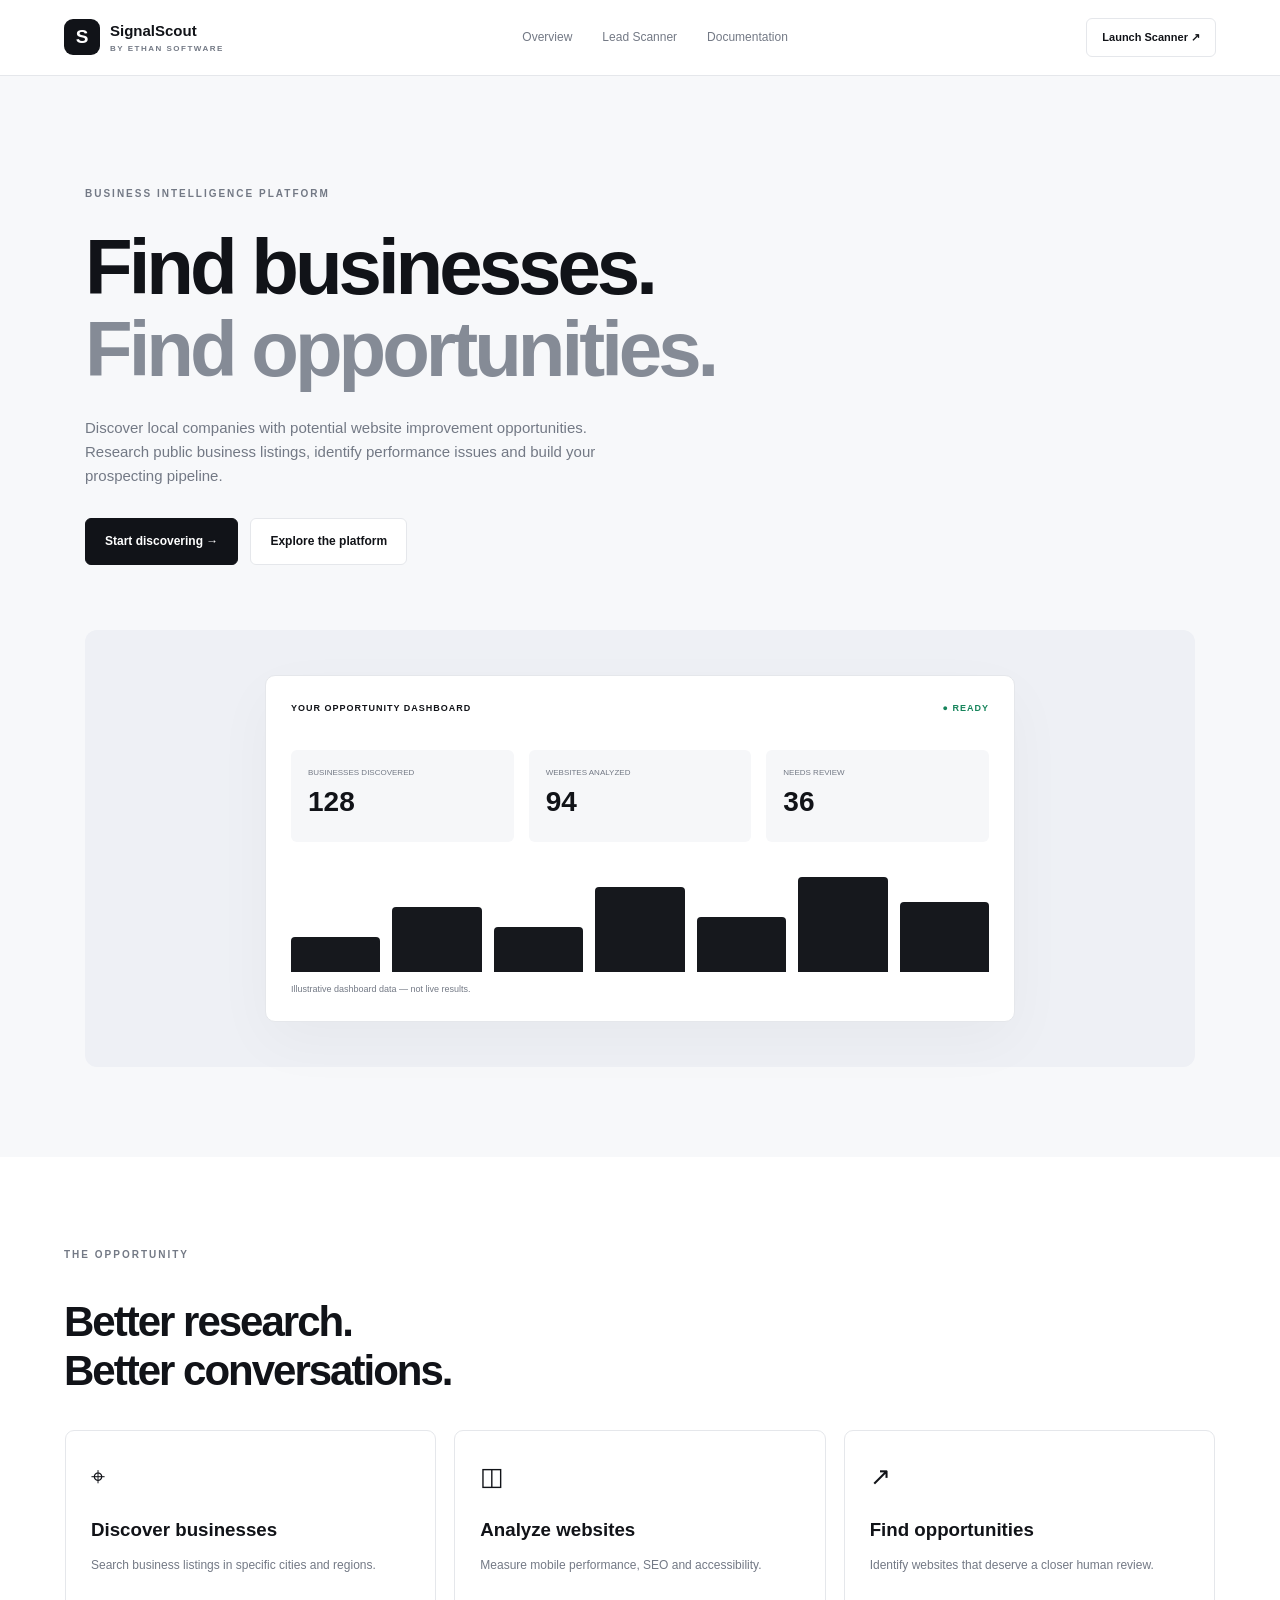
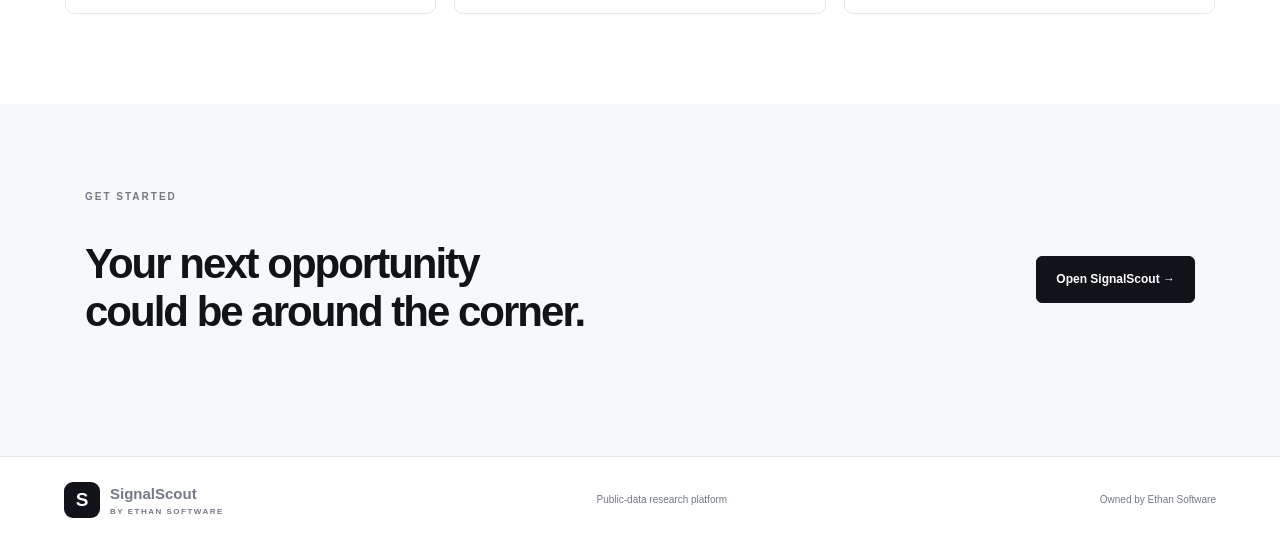
==== index.html @ e547ba05 "Add files via upload" ====
<!DOCTYPE html>
<html lang="en">
<head>
<meta charset="UTF-8">
<meta name="viewport" content="width=device-width, initial-scale=1">
<meta name="description" content="SignalScout discovers local business website opportunities using public data and website performance analysis.">
<meta name="theme-color" content="#ffffff">
<title>SignalScout — Find Your Next Business Opportunity</title>
<link rel="stylesheet" href="style.css">
</head>
<body>

<header class="navbar">
    <a class="logo" href="index.html">
        <span class="logo-icon">S</span>
        <span>SignalScout<small>BY ETHAN SOFTWARE</small></span>
    </a>
    <nav>
        <a href="index.html">Overview</a>
        <a href="scanner.html">Lead Scanner</a>
        <a href="guide.html">Documentation</a>
    </nav>
    <a class="nav-button" href="scanner.html">Launch Scanner ↗</a>
</header>

<main>
<section class="hero">
    <div class="eyebrow">BUSINESS INTELLIGENCE PLATFORM</div>

    <h1>Find businesses.<br>
    <span>Find opportunities.</span></h1>

    <p>
        Discover local companies with potential website improvement
        opportunities. Research public business listings, identify
        performance issues and build your prospecting pipeline.
    </p>

    <div class="hero-buttons">
        <a class="button black" href="scanner.html">Start discovering →</a>
        <a class="button white" href="guide.html">Explore the platform</a>
    </div>

    <div class="hero-visual">
        <div class="dashboard-preview">
            <div class="preview-header">
                <span>YOUR OPPORTUNITY DASHBOARD</span>
                <span class="online">● READY</span>
            </div>
            <div class="preview-grid">
                <div><small>BUSINESSES DISCOVERED</small><strong>128</strong></div>
                <div><small>WEBSITES ANALYZED</small><strong>94</strong></div>
                <div><small>NEEDS REVIEW</small><strong>36</strong></div>
            </div>
            <div class="preview-chart">
                <div style="height:35%"></div>
                <div style="height:65%"></div>
                <div style="height:45%"></div>
                <div style="height:85%"></div>
                <div style="height:55%"></div>
                <div style="height:95%"></div>
                <div style="height:70%"></div>
            </div>
            <div class="preview-footer">Illustrative dashboard data — not live results.</div>
        </div>
    </div>
</section>

<section class="section">
    <div class="section-label">THE OPPORTUNITY</div>
    <h2>Better research.<br>Better conversations.</h2>

    <div class="cards">
        <article class="card">
            <div class="card-icon">⌖</div>
            <h3>Discover businesses</h3>
            <p>Search business listings in specific cities and regions.</p>
        </article>
        <article class="card">
            <div class="card-icon">◫</div>
            <h3>Analyze websites</h3>
            <p>Measure mobile performance, SEO and accessibility.</p>
        </article>
        <article class="card">
            <div class="card-icon">↗</div>
            <h3>Find opportunities</h3>
            <p>Identify websites that deserve a closer human review.</p>
        </article>
    </div>
</section>

<section class="cta">
    <div>
        <div class="section-label">GET STARTED</div>
        <h2>Your next opportunity<br>could be around the corner.</h2>
    </div>
    <a href="scanner.html" class="button black">Open SignalScout →</a>
</section>
</main>

<footer>
    <a class="logo" href="index.html">
        <span class="logo-icon">S</span>
        <span>SignalScout<small>BY ETHAN SOFTWARE</small></span>
    </a>
    <span>Public-data research platform</span>
    <span>Owned by Ethan Software</span>
</footer>

</body>
</html>
---- style.css ----
:root {
    --background: #f7f8fa;
    --white: #ffffff;
    --black: #111318;
    --gray: #737985;
    --border: #e5e7eb;
    --blue: #2459e0;
}

* {
    box-sizing: border-box;
}

html {
    scroll-behavior: smooth;
}

body {
    margin: 0;
    background: var(--background);
    color: var(--black);
    font-family: Inter, Arial, sans-serif;
    line-height: 1.6;
}

a {
    text-decoration: none;
    color: inherit;
}

.navbar {
    height: 76px;
    padding: 0 5%;
    background: white;
    border-bottom: 1px solid var(--border);
    display: flex;
    justify-content: space-between;
    align-items: center;
    position: sticky;
    top: 0;
    z-index: 10;
}

.logo {
    display: flex;
    align-items: center;
    gap: 10px;
    font-weight: 800;
    font-size: 15px;
}

.logo small {
    display: block;
    color: var(--gray);
    font-size: 8px;
    letter-spacing: 1.5px;
}

.logo-icon {
    background: var(--black);
    color: white;
    height: 36px;
    width: 36px;
    border-radius: 9px;
    display: grid;
    place-items: center;
    font-size: 19px;
}

nav {
    display: flex;
    gap: 30px;
    font-size: 12px;
    color: var(--gray);
}

nav a:hover {
    color: var(--blue);
}

.nav-button {
    border: 1px solid var(--border);
    padding: 10px 15px;
    border-radius: 6px;
    font-size: 11px;
    font-weight: bold;
}

.hero {
    max-width: 1150px;
    margin: auto;
    padding: 110px 20px 90px;
}

.eyebrow, .section-label {
    font-size: 10px;
    font-weight: 800;
    letter-spacing: 2px;
    color: var(--gray);
}

.hero h1 {
    font-size: clamp(48px, 7vw, 78px);
    letter-spacing: -4px;
    line-height: 1.05;
    margin: 25px 0;
}

.hero h1 span, h1 span {
    color: #858b96;
}

.hero > p {
    color: var(--gray);
    max-width: 550px;
    font-size: 15px;
}

.hero-buttons {
    display: flex;
    gap: 12px;
    margin-top: 30px;
    flex-wrap: wrap;
}

.button {
    display: inline-flex;
    align-items: center;
    justify-content: center;
    padding: 13px 19px;
    border-radius: 6px;
    font-size: 12px;
    font-weight: 700;
    cursor: pointer;
    border: 1px solid var(--border);
}

.black {
    background: var(--black);
    color: white;
    border-color: var(--black);
}

.black:hover {
    background: var(--blue);
    border-color: var(--blue);
}

.white {
    background: white;
    color: var(--black);
}

.hero-visual {
    margin-top: 65px;
    background: #eef0f5;
    padding: 45px;
    border-radius: 12px;
}

.dashboard-preview {
    max-width: 750px;
    margin: auto;
    padding: 25px;
    border: 1px solid var(--border);
    background: white;
    border-radius: 10px;
    box-shadow: 0 20px 60px #00000009;
}

.preview-header {
    display: flex;
    justify-content: space-between;
    font-size: 9px;
    font-weight: bold;
    letter-spacing: 1px;
}

.online {
    color: #16845b;
}

.preview-grid {
    display: grid;
    grid-template-columns: repeat(3, 1fr);
    gap: 15px;
    margin-top: 35px;
}

.preview-grid div {
    padding: 17px;
    background: #f6f7f9;
    border-radius: 6px;
}

.preview-grid small {
    display: block;
    color: var(--gray);
    font-size: 8px;
}

.preview-grid strong {
    font-size: 28px;
}

.preview-chart {
    display: flex;
    align-items: end;
    gap: 12px;
    height: 100px;
    margin-top: 30px;
}

.preview-chart div {
    flex: 1;
    background: #16181d;
    border-radius: 4px 4px 0 0;
}

.preview-footer {
    margin-top: 10px;
    font-size: 9px;
    color: var(--gray);
}

.section {
    background: white;
    padding: 90px 5%;
}

.section > h2, .cta h2 {
    font-size: 42px;
    letter-spacing: -2px;
    line-height: 1.15;
}

.cards {
    display: grid;
    grid-template-columns: repeat(3, 1fr);
    gap: 18px;
    max-width: 1150px;
    margin: 35px auto 0;
}

.card, .panel {
    background: white;
    border: 1px solid var(--border);
    border-radius: 9px;
    padding: 25px;
}

.card-icon {
    font-size: 25px;
}

.card h3 {
    margin-bottom: 5px;
}

.card p, .muted {
    color: var(--gray);
    font-size: 12px;
}

.cta {
    max-width: 1150px;
    margin: auto;
    padding: 85px 20px;
    display: flex;
    justify-content: space-between;
    align-items: center;
    gap: 25px;
}

footer {
    padding: 25px 5%;
    background: white;
    border-top: 1px solid var(--border);
    display: flex;
    align-items: center;
    justify-content: space-between;
    gap: 15px;
    color: var(--gray);
    font-size: 10px;
}

.workspace {
    max-width: 1200px;
    margin: auto;
    padding: 65px 20px 90px;
    min-height: 80vh;
}

.workspace h1 {
    font-size: 55px;
    letter-spacing: -3px;
    margin: 12px 0;
}

.scanner-layout {
    display: grid;
    grid-template-columns: 330px 1fr;
    gap: 20px;
    margin-top: 35px;
}

.panel h3 {
    margin-top: 0;
}

.panel label {
    display: block;
    font-size: 11px;
    font-weight: bold;
    margin: 17px 0 7px;
}

input, select {
    width: 100%;
    height: 42px;
    padding: 0 10px;
    border: 1px solid var(--border);
    border-radius: 5px;
    background: white;
    font-size: 12px;
}

.full {
    width: 100%;
    margin-top: 25px;
}

.small {
    font-size: 10px;
}

.notice {
    padding: 12px;
    background: #f4f6fa;
    font-size: 10px;
    color: var(--gray);
    margin-top: 18px;
    border-radius: 5px;
}

.results-header {
    display: flex;
    justify-content: space-between;
    align-items: center;
}

.metrics {
    display: grid;
    grid-template-columns: repeat(3, 1fr);
    padding: 20px 0;
    border-bottom: 1px solid var(--border);
}

.metrics strong, .metrics small {
    display: block;
}

.metrics strong {
    font-size: 27px;
}

.metrics small {
    font-size: 10px;
    color: var(--gray);
}

.table-container {
    overflow-x: auto;
    margin: 15px 0;
}

table {
    width: 100%;
    min-width: 450px;
    border-collapse: collapse;
    text-align: left;
}

td, th {
    border-bottom: 1px solid var(--border);
    padding: 14px 9px;
    font-size: 10px;
}

th {
    color: var(--gray);
    font-size: 8px;
}

.docs-grid {
    display: grid;
    grid-template-columns: repeat(2, 1fr);
    gap: 17px;
    margin-top: 35px;
}

.docs-grid h2 {
    font-size: 20px;
}

.docs-grid p, .responsible li {
    color: var(--gray);
    font-size: 12px;
    line-height: 1.8;
}

.docs-grid a {
    font-size: 11px;
    color: var(--blue);
    font-weight: bold;
}

.responsible {
    margin-top: 20px;
}

@media(max-width: 750px) {
    .navbar {
        height: auto;
        padding: 15px 5%;
        flex-wrap: wrap;
        gap: 15px;
    }

    nav {
        order: 3;
        width: 100%;
        justify-content: space-between;
        gap: 8px;
        font-size: 10px;
    }

    .hero h1 {
        font-size: 53px;
    }

    .cards, .docs-grid, .scanner-layout {
        grid-template-columns: 1fr;
    }

    .hero-visual {
        padding: 15px;
    }

    .cta {
        flex-direction: column;
        align-items: flex-start;
    }

    footer {
        flex-direction: column;
        align-items: flex-start;
    }
}
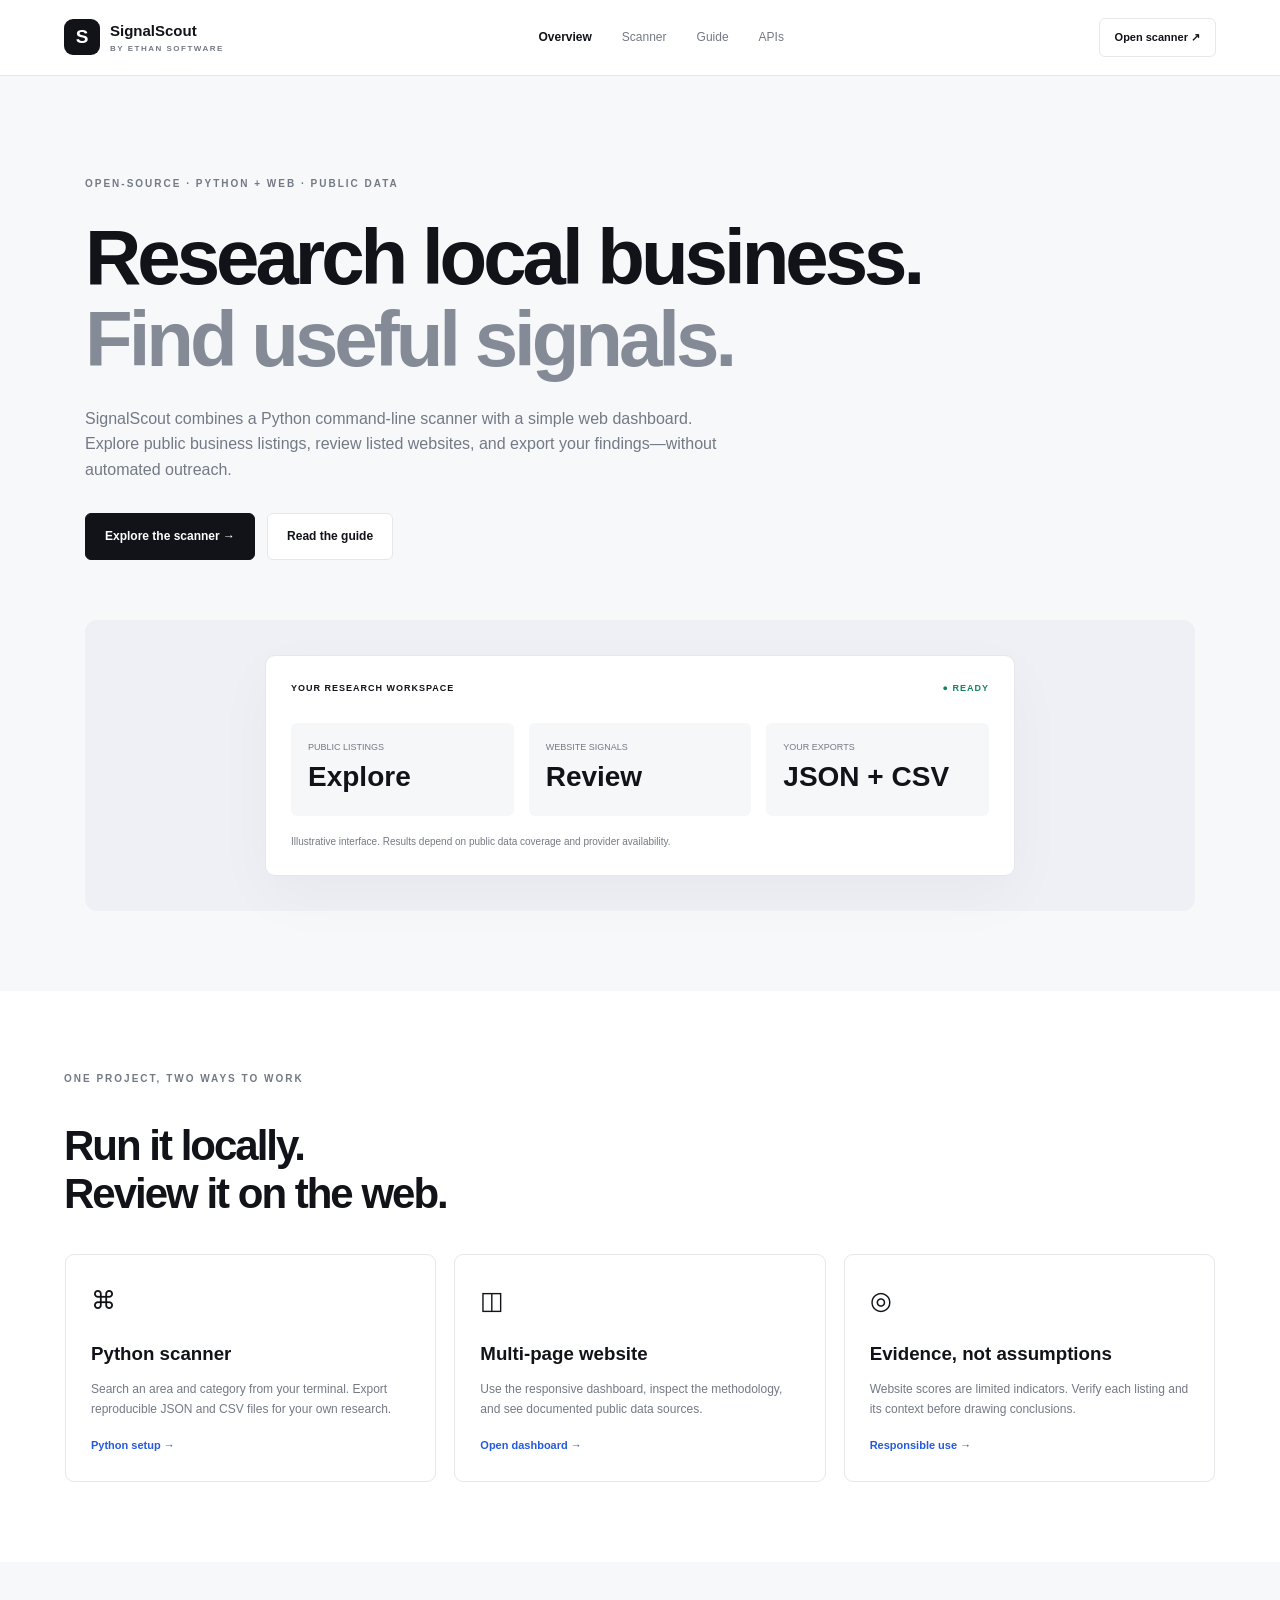
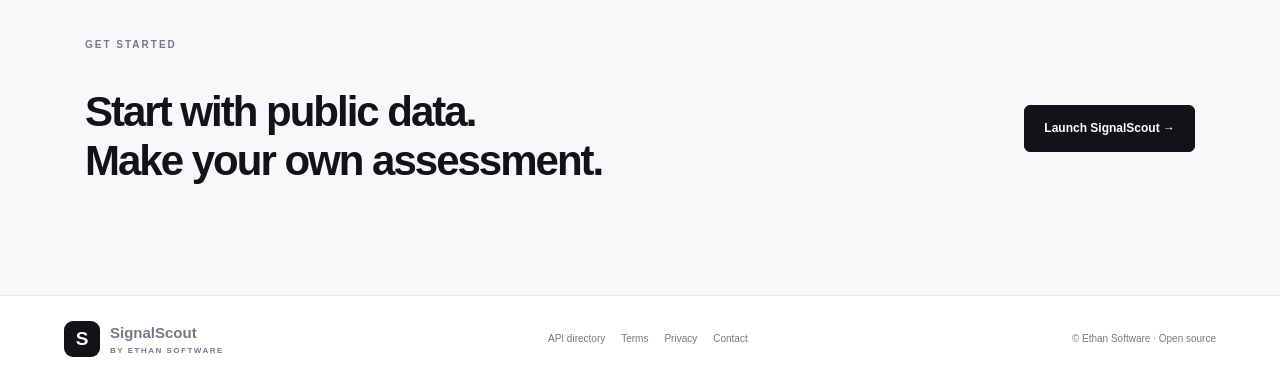
==== commit 6728fc11: "Expand SignalScout with Python/web docs, public API directory, SEO, legal pages, and crawler files" ====
--- a/index.html
+++ b/index.html
@@ -1,112 +1,33 @@
-
 <!DOCTYPE html>
 <html lang="en">
 <head>
-<meta charset="UTF-8">
-<meta name="viewport" content="width=device-width, initial-scale=1">
-<meta name="description" content="SignalScout discovers local business website opportunities using public data and website performance analysis.">
-<meta name="theme-color" content="#ffffff">
-<title>SignalScout — Find Your Next Business Opportunity</title>
-<link rel="stylesheet" href="style.css">
+  <meta charset="UTF-8">
+  <meta name="viewport" content="width=device-width, initial-scale=1">
+  <meta name="description" content="Discover local businesses and review website performance with SignalScout, an open-source Python scanner and research website using public data.">
+  <meta name="theme-color" content="#111318">
+  <meta name="robots" content="index,follow,max-image-preview:large">
+  <link rel="canonical" href="https://signalscout.wasner.app/">
+  <meta property="og:type" content="website">
+  <meta property="og:title" content="SignalScout — Open-source local business research">
+  <meta property="og:description" content="Explore public business listings and website quality signals with Python or the web dashboard.">
+  <meta property="og:url" content="https://signalscout.wasner.app/">
+  <title>SignalScout | Open-Source Business Discovery & Website Research</title>
+  <link rel="stylesheet" href="style.css">
+  <script type="application/ld+json">{"@context":"https://schema.org","@type":"SoftwareApplication","name":"SignalScout","applicationCategory":"BusinessApplication","operatingSystem":"Web, Python 3.10+","url":"https://signalscout.wasner.app/","description":"Open-source local business discovery and website research using public data.","author":{"@type":"Organization","name":"Ethan Software","email":"ethansoftware@outlook.com"},"codeRepository":"https://github.com/EthanSoftware/SignalScout"}</script>
 </head>
 <body>
-
-<header class="navbar">
-    <a class="logo" href="index.html">
-        <span class="logo-icon">S</span>
-        <span>SignalScout<small>BY ETHAN SOFTWARE</small></span>
-    </a>
-    <nav>
-        <a href="index.html">Overview</a>
-        <a href="scanner.html">Lead Scanner</a>
-        <a href="guide.html">Documentation</a>
-    </nav>
-    <a class="nav-button" href="scanner.html">Launch Scanner ↗</a>
-</header>
-
+<header class="navbar"><a class="logo" href="index.html"><span class="logo-icon">S</span><span>SignalScout<small>BY ETHAN SOFTWARE</small></span></a><nav aria-label="Main navigation"><a href="index.html" aria-current="page">Overview</a><a href="scanner.html">Scanner</a><a href="guide.html">Guide</a><a href="api.html">APIs</a></nav><a class="nav-button" href="scanner.html">Open scanner ↗</a></header>
 <main>
-<section class="hero">
-    <div class="eyebrow">BUSINESS INTELLIGENCE PLATFORM</div>
-
-    <h1>Find businesses.<br>
-    <span>Find opportunities.</span></h1>
-
-    <p>
-        Discover local companies with potential website improvement
-        opportunities. Research public business listings, identify
-        performance issues and build your prospecting pipeline.
-    </p>
-
-    <div class="hero-buttons">
-        <a class="button black" href="scanner.html">Start discovering →</a>
-        <a class="button white" href="guide.html">Explore the platform</a>
-    </div>
-
-    <div class="hero-visual">
-        <div class="dashboard-preview">
-            <div class="preview-header">
-                <span>YOUR OPPORTUNITY DASHBOARD</span>
-                <span class="online">● READY</span>
-            </div>
-            <div class="preview-grid">
-                <div><small>BUSINESSES DISCOVERED</small><strong>128</strong></div>
-                <div><small>WEBSITES ANALYZED</small><strong>94</strong></div>
-                <div><small>NEEDS REVIEW</small><strong>36</strong></div>
-            </div>
-            <div class="preview-chart">
-                <div style="height:35%"></div>
-                <div style="height:65%"></div>
-                <div style="height:45%"></div>
-                <div style="height:85%"></div>
-                <div style="height:55%"></div>
-                <div style="height:95%"></div>
-                <div style="height:70%"></div>
-            </div>
-            <div class="preview-footer">Illustrative dashboard data — not live results.</div>
-        </div>
-    </div>
-</section>
-
-<section class="section">
-    <div class="section-label">THE OPPORTUNITY</div>
-    <h2>Better research.<br>Better conversations.</h2>
-
-    <div class="cards">
-        <article class="card">
-            <div class="card-icon">⌖</div>
-            <h3>Discover businesses</h3>
-            <p>Search business listings in specific cities and regions.</p>
-        </article>
-        <article class="card">
-            <div class="card-icon">◫</div>
-            <h3>Analyze websites</h3>
-            <p>Measure mobile performance, SEO and accessibility.</p>
-        </article>
-        <article class="card">
-            <div class="card-icon">↗</div>
-            <h3>Find opportunities</h3>
-            <p>Identify websites that deserve a closer human review.</p>
-        </article>
-    </div>
-</section>
-
-<section class="cta">
-    <div>
-        <div class="section-label">GET STARTED</div>
-        <h2>Your next opportunity<br>could be around the corner.</h2>
-    </div>
-    <a href="scanner.html" class="button black">Open SignalScout →</a>
-</section>
+  <section class="hero">
+    <div class="eyebrow">OPEN-SOURCE · PYTHON + WEB · PUBLIC DATA</div>
+    <h1>Research local business.<br><span>Find useful signals.</span></h1>
+    <p>SignalScout combines a Python command-line scanner with a simple web dashboard. Explore public business listings, review listed websites, and export your findings—without automated outreach.</p>
+    <div class="hero-buttons"><a class="button black" href="scanner.html">Explore the scanner →</a><a class="button white" href="guide.html">Read the guide</a></div>
+    <div class="hero-visual"><div class="dashboard-preview"><div class="preview-header"><span>YOUR RESEARCH WORKSPACE</span><span class="online">● READY</span></div><div class="preview-grid"><div><small>PUBLIC LISTINGS</small><strong>Explore</strong></div><div><small>WEBSITE SIGNALS</small><strong>Review</strong></div><div><small>YOUR EXPORTS</small><strong>JSON + CSV</strong></div></div><div class="preview-footer">Illustrative interface. Results depend on public data coverage and provider availability.</div></div></div>
+  </section>
+  <section class="section"><div class="section-label">ONE PROJECT, TWO WAYS TO WORK</div><h2>Run it locally.<br>Review it on the web.</h2><div class="cards"><article class="card"><div class="card-icon">⌘</div><h3>Python scanner</h3><p>Search an area and category from your terminal. Export reproducible JSON and CSV files for your own research.</p><a href="guide.html">Python setup →</a></article><article class="card"><div class="card-icon">◫</div><h3>Multi-page website</h3><p>Use the responsive dashboard, inspect the methodology, and see documented public data sources.</p><a href="scanner.html">Open dashboard →</a></article><article class="card"><div class="card-icon">◎</div><h3>Evidence, not assumptions</h3><p>Website scores are limited indicators. Verify each listing and its context before drawing conclusions.</p><a href="terms.html">Responsible use →</a></article></div></section>
+  <section class="cta"><div><div class="section-label">GET STARTED</div><h2>Start with public data.<br>Make your own assessment.</h2></div><a href="scanner.html" class="button black">Launch SignalScout →</a></section>
 </main>
-
-<footer>
-    <a class="logo" href="index.html">
-        <span class="logo-icon">S</span>
-        <span>SignalScout<small>BY ETHAN SOFTWARE</small></span>
-    </a>
-    <span>Public-data research platform</span>
-    <span>Owned by Ethan Software</span>
-</footer>
-
+<footer><a class="logo" href="index.html"><span class="logo-icon">S</span><span>SignalScout<small>BY ETHAN SOFTWARE</small></span></a><div class="footer-links"><a href="api.html">API directory</a><a href="terms.html">Terms</a><a href="privacy.html">Privacy</a><a href="mailto:ethansoftware@outlook.com">Contact</a></div><span>© Ethan Software · <a href="https://github.com/EthanSoftware/SignalScout">Open source</a></span></footer>
 </body>
-</html>
+</html>
--- a/style.css
+++ b/style.css
@@ -1,460 +1,5 @@
-
-:root {
-    --background: #f7f8fa;
-    --white: #ffffff;
-    --black: #111318;
-    --gray: #737985;
-    --border: #e5e7eb;
-    --blue: #2459e0;
-}
-
-* {
-    box-sizing: border-box;
-}
-
-html {
-    scroll-behavior: smooth;
-}
-
-body {
-    margin: 0;
-    background: var(--background);
-    color: var(--black);
-    font-family: Inter, Arial, sans-serif;
-    line-height: 1.6;
-}
-
-a {
-    text-decoration: none;
-    color: inherit;
-}
-
-.navbar {
-    height: 76px;
-    padding: 0 5%;
-    background: white;
-    border-bottom: 1px solid var(--border);
-    display: flex;
-    justify-content: space-between;
-    align-items: center;
-    position: sticky;
-    top: 0;
-    z-index: 10;
-}
-
-.logo {
-    display: flex;
-    align-items: center;
-    gap: 10px;
-    font-weight: 800;
-    font-size: 15px;
-}
-
-.logo small {
-    display: block;
-    color: var(--gray);
-    font-size: 8px;
-    letter-spacing: 1.5px;
-}
-
-.logo-icon {
-    background: var(--black);
-    color: white;
-    height: 36px;
-    width: 36px;
-    border-radius: 9px;
-    display: grid;
-    place-items: center;
-    font-size: 19px;
-}
-
-nav {
-    display: flex;
-    gap: 30px;
-    font-size: 12px;
-    color: var(--gray);
-}
-
-nav a:hover {
-    color: var(--blue);
-}
-
-.nav-button {
-    border: 1px solid var(--border);
-    padding: 10px 15px;
-    border-radius: 6px;
-    font-size: 11px;
-    font-weight: bold;
-}
-
-.hero {
-    max-width: 1150px;
-    margin: auto;
-    padding: 110px 20px 90px;
-}
-
-.eyebrow, .section-label {
-    font-size: 10px;
-    font-weight: 800;
-    letter-spacing: 2px;
-    color: var(--gray);
-}
-
-.hero h1 {
-    font-size: clamp(48px, 7vw, 78px);
-    letter-spacing: -4px;
-    line-height: 1.05;
-    margin: 25px 0;
-}
-
-.hero h1 span, h1 span {
-    color: #858b96;
-}
-
-.hero > p {
-    color: var(--gray);
-    max-width: 550px;
-    font-size: 15px;
-}
-
-.hero-buttons {
-    display: flex;
-    gap: 12px;
-    margin-top: 30px;
-    flex-wrap: wrap;
-}
-
-.button {
-    display: inline-flex;
-    align-items: center;
-    justify-content: center;
-    padding: 13px 19px;
-    border-radius: 6px;
-    font-size: 12px;
-    font-weight: 700;
-    cursor: pointer;
-    border: 1px solid var(--border);
-}
-
-.black {
-    background: var(--black);
-    color: white;
-    border-color: var(--black);
-}
-
-.black:hover {
-    background: var(--blue);
-    border-color: var(--blue);
-}
-
-.white {
-    background: white;
-    color: var(--black);
-}
-
-.hero-visual {
-    margin-top: 65px;
-    background: #eef0f5;
-    padding: 45px;
-    border-radius: 12px;
-}
-
-.dashboard-preview {
-    max-width: 750px;
-    margin: auto;
-    padding: 25px;
-    border: 1px solid var(--border);
-    background: white;
-    border-radius: 10px;
-    box-shadow: 0 20px 60px #00000009;
-}
-
-.preview-header {
-    display: flex;
-    justify-content: space-between;
-    font-size: 9px;
-    font-weight: bold;
-    letter-spacing: 1px;
-}
-
-.online {
-    color: #16845b;
-}
-
-.preview-grid {
-    display: grid;
-    grid-template-columns: repeat(3, 1fr);
-    gap: 15px;
-    margin-top: 35px;
-}
-
-.preview-grid div {
-    padding: 17px;
-    background: #f6f7f9;
-    border-radius: 6px;
-}
-
-.preview-grid small {
-    display: block;
-    color: var(--gray);
-    font-size: 8px;
-}
-
-.preview-grid strong {
-    font-size: 28px;
-}
-
-.preview-chart {
-    display: flex;
-    align-items: end;
-    gap: 12px;
-    height: 100px;
-    margin-top: 30px;
-}
-
-.preview-chart div {
-    flex: 1;
-    background: #16181d;
-    border-radius: 4px 4px 0 0;
-}
-
-.preview-footer {
-    margin-top: 10px;
-    font-size: 9px;
-    color: var(--gray);
-}
-
-.section {
-    background: white;
-    padding: 90px 5%;
-}
-
-.section > h2, .cta h2 {
-    font-size: 42px;
-    letter-spacing: -2px;
-    line-height: 1.15;
-}
-
-.cards {
-    display: grid;
-    grid-template-columns: repeat(3, 1fr);
-    gap: 18px;
-    max-width: 1150px;
-    margin: 35px auto 0;
-}
-
-.card, .panel {
-    background: white;
-    border: 1px solid var(--border);
-    border-radius: 9px;
-    padding: 25px;
-}
-
-.card-icon {
-    font-size: 25px;
-}
-
-.card h3 {
-    margin-bottom: 5px;
-}
-
-.card p, .muted {
-    color: var(--gray);
-    font-size: 12px;
-}
-
-.cta {
-    max-width: 1150px;
-    margin: auto;
-    padding: 85px 20px;
-    display: flex;
-    justify-content: space-between;
-    align-items: center;
-    gap: 25px;
-}
-
-footer {
-    padding: 25px 5%;
-    background: white;
-    border-top: 1px solid var(--border);
-    display: flex;
-    align-items: center;
-    justify-content: space-between;
-    gap: 15px;
-    color: var(--gray);
-    font-size: 10px;
-}
-
-.workspace {
-    max-width: 1200px;
-    margin: auto;
-    padding: 65px 20px 90px;
-    min-height: 80vh;
-}
-
-.workspace h1 {
-    font-size: 55px;
-    letter-spacing: -3px;
-    margin: 12px 0;
-}
-
-.scanner-layout {
-    display: grid;
-    grid-template-columns: 330px 1fr;
-    gap: 20px;
-    margin-top: 35px;
-}
-
-.panel h3 {
-    margin-top: 0;
-}
-
-.panel label {
-    display: block;
-    font-size: 11px;
-    font-weight: bold;
-    margin: 17px 0 7px;
-}
-
-input, select {
-    width: 100%;
-    height: 42px;
-    padding: 0 10px;
-    border: 1px solid var(--border);
-    border-radius: 5px;
-    background: white;
-    font-size: 12px;
-}
-
-.full {
-    width: 100%;
-    margin-top: 25px;
-}
-
-.small {
-    font-size: 10px;
-}
-
-.notice {
-    padding: 12px;
-    background: #f4f6fa;
-    font-size: 10px;
-    color: var(--gray);
-    margin-top: 18px;
-    border-radius: 5px;
-}
-
-.results-header {
-    display: flex;
-    justify-content: space-between;
-    align-items: center;
-}
-
-.metrics {
-    display: grid;
-    grid-template-columns: repeat(3, 1fr);
-    padding: 20px 0;
-    border-bottom: 1px solid var(--border);
-}
-
-.metrics strong, .metrics small {
-    display: block;
-}
-
-.metrics strong {
-    font-size: 27px;
-}
-
-.metrics small {
-    font-size: 10px;
-    color: var(--gray);
-}
-
-.table-container {
-    overflow-x: auto;
-    margin: 15px 0;
-}
-
-table {
-    width: 100%;
-    min-width: 450px;
-    border-collapse: collapse;
-    text-align: left;
-}
-
-td, th {
-    border-bottom: 1px solid var(--border);
-    padding: 14px 9px;
-    font-size: 10px;
-}
-
-th {
-    color: var(--gray);
-    font-size: 8px;
-}
-
-.docs-grid {
-    display: grid;
-    grid-template-columns: repeat(2, 1fr);
-    gap: 17px;
-    margin-top: 35px;
-}
-
-.docs-grid h2 {
-    font-size: 20px;
-}
-
-.docs-grid p, .responsible li {
-    color: var(--gray);
-    font-size: 12px;
-    line-height: 1.8;
-}
-
-.docs-grid a {
-    font-size: 11px;
-    color: var(--blue);
-    font-weight: bold;
-}
-
-.responsible {
-    margin-top: 20px;
-}
-
-@media(max-width: 750px) {
-    .navbar {
-        height: auto;
-        padding: 15px 5%;
-        flex-wrap: wrap;
-        gap: 15px;
-    }
-
-    nav {
-        order: 3;
-        width: 100%;
-        justify-content: space-between;
-        gap: 8px;
-        font-size: 10px;
-    }
-
-    .hero h1 {
-        font-size: 53px;
-    }
-
-    .cards, .docs-grid, .scanner-layout {
-        grid-template-columns: 1fr;
-    }
-
-    .hero-visual {
-        padding: 15px;
-    }
-
-    .cta {
-        flex-direction: column;
-        align-items: flex-start;
-    }
-
-    footer {
-        flex-direction: column;
-        align-items: flex-start;
-    }
-}
+/* SignalScout — responsive styles */
+:root{--background:#f7f8fa;--white:#fff;--black:#111318;--gray:#737985;--border:#e5e7eb;--blue:#2459e0;--green:#16845b}
+*{box-sizing:border-box}html{scroll-behavior:smooth}body{margin:0;background:var(--background);color:var(--black);font-family:Inter,Arial,sans-serif;line-height:1.6}a{color:inherit;text-decoration:none}a:hover{color:var(--blue)}a:focus-visible,button:focus-visible,input:focus-visible,select:focus-visible{outline:3px solid #8eabff;outline-offset:2px}.navbar{min-height:76px;padding:12px 5%;background:#fff;border-bottom:1px solid var(--border);display:flex;justify-content:space-between;align-items:center;gap:20px;position:sticky;top:0;z-index:10}.logo{display:flex;align-items:center;gap:10px;font-weight:800;font-size:15px;white-space:nowrap}.logo small{display:block;color:var(--gray);font-size:8px;letter-spacing:1.5px}.logo-icon{background:var(--black);color:#fff;height:36px;width:36px;border-radius:9px;display:grid;place-items:center;font-size:19px}nav{display:flex;gap:clamp(12px,3vw,30px);font-size:12px;color:var(--gray)}nav a[aria-current=page]{color:var(--black);font-weight:700}.nav-button{border:1px solid var(--border);padding:10px 15px;border-radius:6px;font-size:11px;font-weight:bold;white-space:nowrap}.hero{max-width:1150px;margin:auto;padding:100px 20px 80px}.eyebrow,.section-label{font-size:10px;font-weight:800;letter-spacing:2px;color:var(--gray)}.hero h1{font-size:clamp(44px,7vw,78px);letter-spacing:-4px;line-height:1.05;margin:25px 0}.hero h1 span,h1 span{color:#858b96}.hero>p{color:var(--gray);max-width:650px;font-size:16px}.hero-buttons{display:flex;gap:12px;margin-top:30px;flex-wrap:wrap}.button{display:inline-flex;align-items:center;justify-content:center;padding:13px 19px;border-radius:6px;font-size:12px;font-weight:700;cursor:pointer;border:1px solid var(--border);font-family:inherit}.black{background:var(--black);color:#fff;border-color:var(--black)}.black:hover{background:var(--blue);color:#fff;border-color:var(--blue)}.white{background:#fff;color:var(--black)}.hero-visual{margin-top:60px;background:#eef0f5;padding:35px;border-radius:12px}.dashboard-preview{max-width:750px;margin:auto;padding:25px;border:1px solid var(--border);background:#fff;border-radius:10px;box-shadow:0 20px 60px #00000009}.preview-header{display:flex;justify-content:space-between;gap:10px;font-size:9px;font-weight:bold;letter-spacing:1px}.online{color:var(--green)}.preview-grid{display:grid;grid-template-columns:repeat(3,1fr);gap:15px;margin-top:28px}.preview-grid div{padding:17px;background:#f6f7f9;border-radius:6px}.preview-grid small{display:block;color:var(--gray);font-size:9px}.preview-grid strong{font-size:clamp(18px,3vw,28px)}.preview-footer{margin-top:18px;font-size:10px;color:var(--gray)}.section{background:#fff;padding:80px 5%}.section>h2,.cta h2{font-size:clamp(32px,5vw,42px);letter-spacing:-2px;line-height:1.15}.cards{display:grid;grid-template-columns:repeat(3,1fr);gap:18px;max-width:1150px;margin:35px auto 0}.card,.panel{background:#fff;border:1px solid var(--border);border-radius:9px;padding:25px}.card-icon{font-size:25px}.card h3{margin-bottom:5px}.card p,.muted{color:var(--gray);font-size:12px}.card>a,.docs-grid a,.api-grid a{font-size:11px;color:var(--blue);font-weight:bold}.cta{max-width:1150px;margin:auto;padding:75px 20px;display:flex;justify-content:space-between;align-items:center;gap:25px}footer{padding:25px 5%;background:#fff;border-top:1px solid var(--border);display:flex;align-items:center;justify-content:space-between;gap:15px;flex-wrap:wrap;color:var(--gray);font-size:10px}.footer-links{display:flex;gap:16px;flex-wrap:wrap}.workspace{max-width:1200px;margin:auto;padding:60px 20px 85px;min-height:80vh}.workspace h1{font-size:clamp(42px,6vw,55px);letter-spacing:-3px;margin:12px 0}.workspace h2{line-height:1.25}.scanner-layout{display:grid;grid-template-columns:minmax(260px,330px) 1fr;gap:20px;margin-top:32px}.panel h2{font-size:18px;margin-top:0}.panel label{display:block;font-size:11px;font-weight:bold;margin:17px 0 7px}input,select{width:100%;height:42px;padding:0 10px;border:1px solid var(--border);border-radius:5px;background:#fff;font-size:12px}.full{width:100%;margin-top:25px}.small{font-size:10px}.notice{padding:14px;background:#f4f6fa;font-size:11px;color:#535b69;margin-top:18px;border-radius:5px}.results-header{display:flex;justify-content:space-between;align-items:center;gap:12px}.metrics{display:grid;grid-template-columns:repeat(3,1fr);padding:20px 0;border-bottom:1px solid var(--border)}.metrics strong,.metrics small{display:block}.metrics strong{font-size:27px}.metrics small{font-size:10px;color:var(--gray)}.table-container{overflow-x:auto;margin:15px 0}table{width:100%;min-width:450px;border-collapse:collapse;text-align:left}td,th{border-bottom:1px solid var(--border);padding:14px 9px;font-size:10px}th{color:var(--gray);font-size:8px}.docs-grid,.api-grid{display:grid;grid-template-columns:repeat(2,minmax(0,1fr));gap:17px;margin-top:30px}.docs-grid h2,.api-grid h2{font-size:20px;margin:12px 0 5px}.docs-grid p,.api-grid p,.responsible li{color:var(--gray);font-size:12px;line-height:1.8}.responsible{margin-top:20px}.badge{display:inline-block;padding:4px 8px;border-radius:20px;background:#f1f3f6;color:#535b69;font-size:9px;font-weight:800;letter-spacing:.5px}.badge.active{background:#e8f6ef;color:#116c47}pre{overflow-x:auto;padding:16px;background:#f4f6fa;border:1px solid var(--border);border-radius:7px;font-size:12px;line-height:1.7}code{font-family:ui-monospace,SFMono-Regular,Consolas,monospace}.legal{max-width:900px}.legal h2{margin-top:32px;font-size:20px}.legal p{font-size:14px;color:#4b505b}.legal .muted{font-size:12px}
+@media(max-width:750px){.navbar{height:auto;padding:14px 5%;flex-wrap:wrap;gap:12px}.navbar nav{order:3;width:100%;justify-content:space-between;font-size:11px}.hero{padding-top:65px}.hero h1{letter-spacing:-2px}.cards,.docs-grid,.api-grid,.scanner-layout{grid-template-columns:1fr}.hero-visual{padding:15px}.cta{flex-direction:column;align-items:flex-start}footer{flex-direction:column;align-items:flex-start}.workspace{padding-top:40px}.preview-grid{gap:8px}.preview-grid div{padding:12px}}
+@media(prefers-reduced-motion:reduce){html{scroll-behavior:auto}*,*::before,*::after{animation-duration:.01ms!important;transition-duration:.01ms!important}}
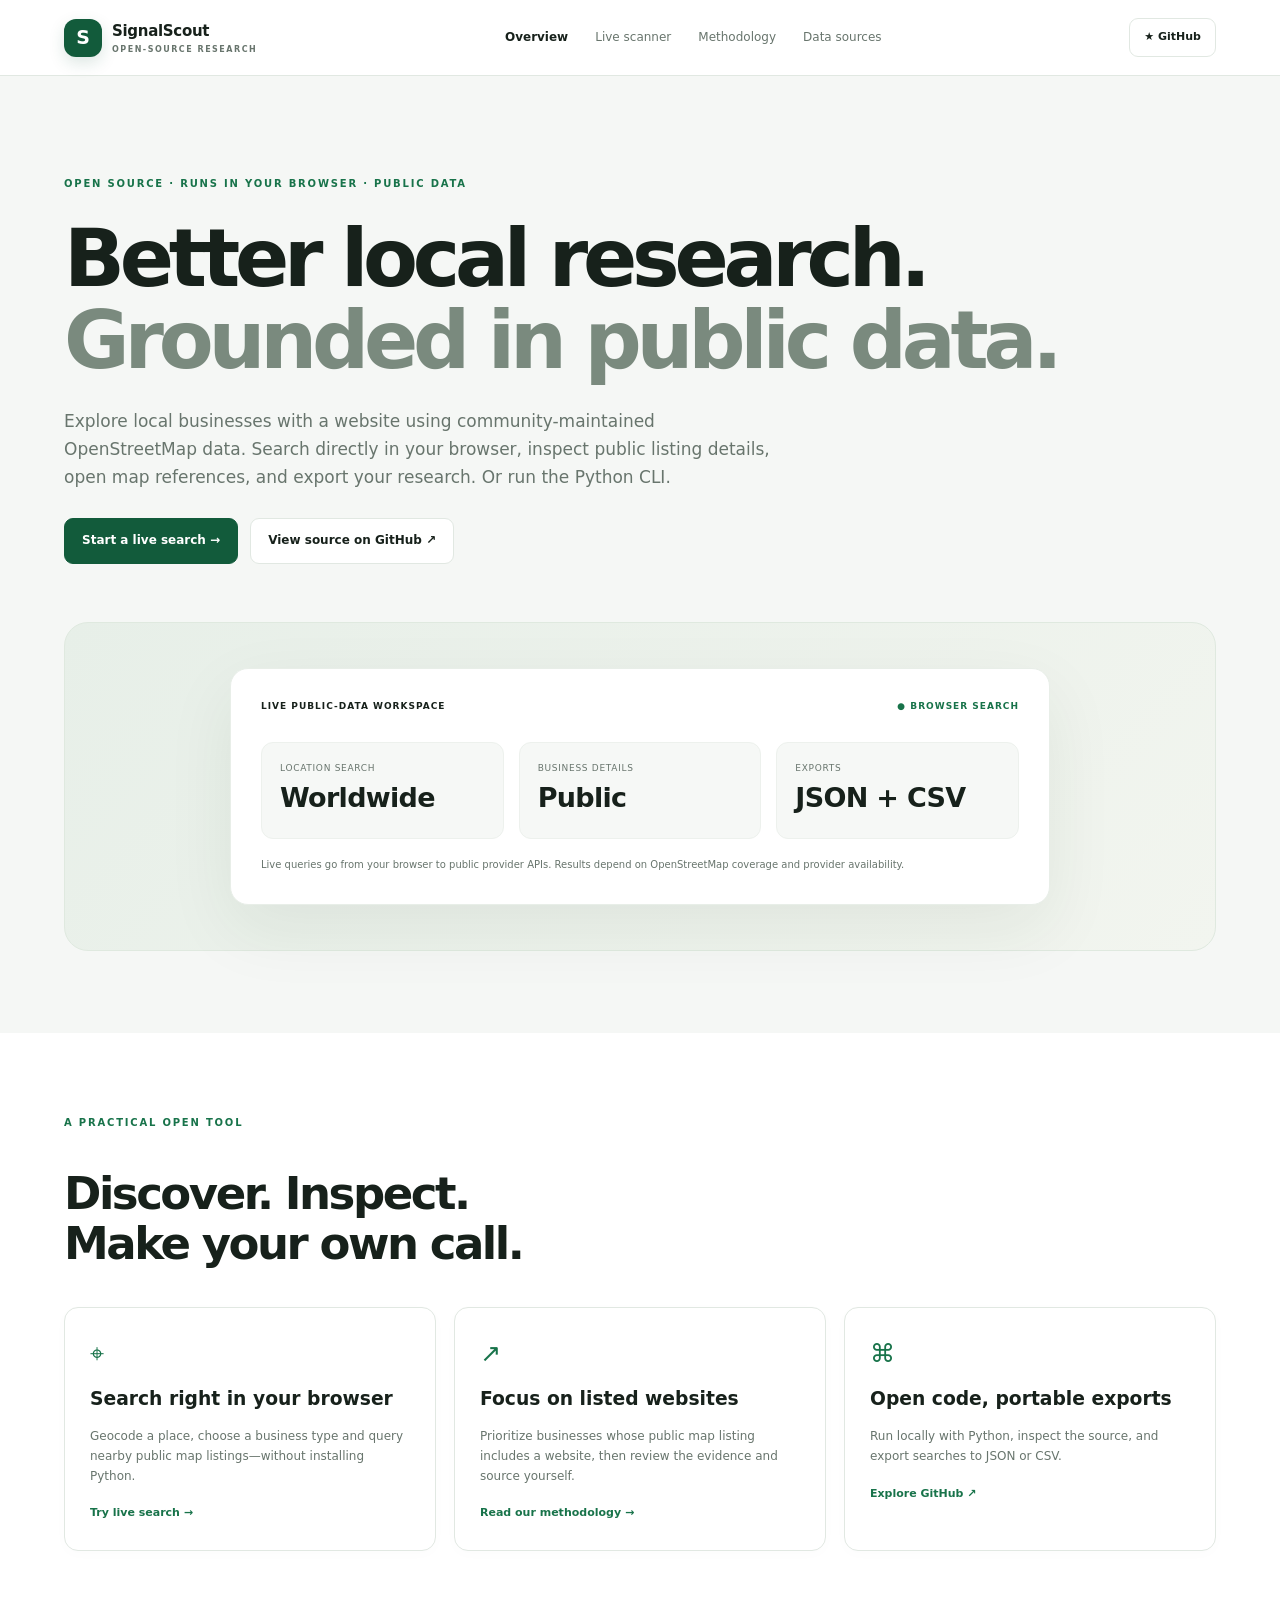
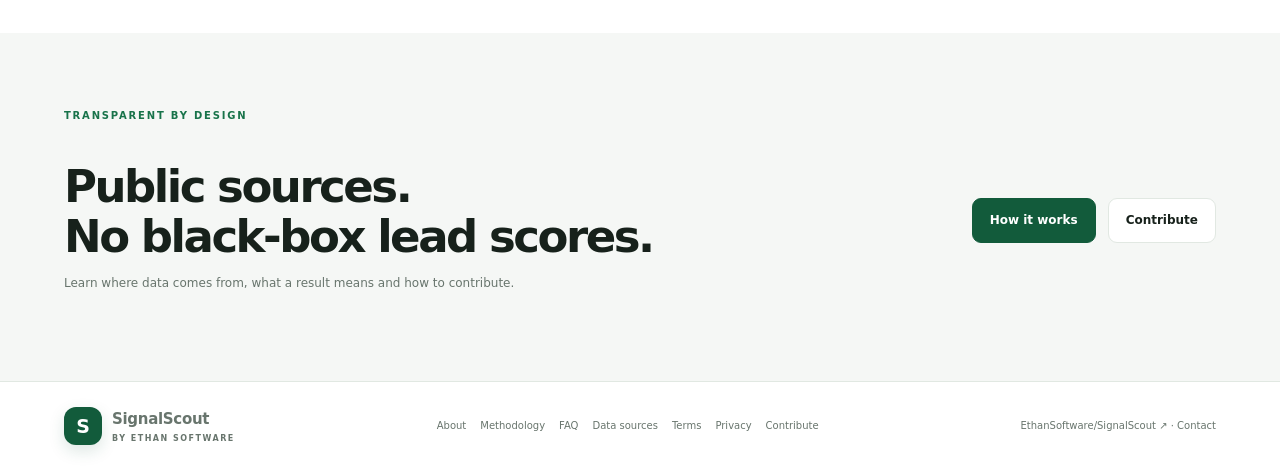
==== commit fe77e391: "Upgrade SignalScout with live browser search, premium pages, structured SEO, and open-source contrib" ====
--- a/index.html
+++ b/index.html
@@ -1,33 +1,6 @@
 <!DOCTYPE html>
-<html lang="en">
-<head>
-  <meta charset="UTF-8">
-  <meta name="viewport" content="width=device-width, initial-scale=1">
-  <meta name="description" content="Discover local businesses and review website performance with SignalScout, an open-source Python scanner and research website using public data.">
-  <meta name="theme-color" content="#111318">
-  <meta name="robots" content="index,follow,max-image-preview:large">
-  <link rel="canonical" href="https://signalscout.wasner.app/">
-  <meta property="og:type" content="website">
-  <meta property="og:title" content="SignalScout — Open-source local business research">
-  <meta property="og:description" content="Explore public business listings and website quality signals with Python or the web dashboard.">
-  <meta property="og:url" content="https://signalscout.wasner.app/">
-  <title>SignalScout | Open-Source Business Discovery & Website Research</title>
-  <link rel="stylesheet" href="style.css">
-  <script type="application/ld+json">{"@context":"https://schema.org","@type":"SoftwareApplication","name":"SignalScout","applicationCategory":"BusinessApplication","operatingSystem":"Web, Python 3.10+","url":"https://signalscout.wasner.app/","description":"Open-source local business discovery and website research using public data.","author":{"@type":"Organization","name":"Ethan Software","email":"ethansoftware@outlook.com"},"codeRepository":"https://github.com/EthanSoftware/SignalScout"}</script>
-</head>
-<body>
-<header class="navbar"><a class="logo" href="index.html"><span class="logo-icon">S</span><span>SignalScout<small>BY ETHAN SOFTWARE</small></span></a><nav aria-label="Main navigation"><a href="index.html" aria-current="page">Overview</a><a href="scanner.html">Scanner</a><a href="guide.html">Guide</a><a href="api.html">APIs</a></nav><a class="nav-button" href="scanner.html">Open scanner ↗</a></header>
-<main>
-  <section class="hero">
-    <div class="eyebrow">OPEN-SOURCE · PYTHON + WEB · PUBLIC DATA</div>
-    <h1>Research local business.<br><span>Find useful signals.</span></h1>
-    <p>SignalScout combines a Python command-line scanner with a simple web dashboard. Explore public business listings, review listed websites, and export your findings—without automated outreach.</p>
-    <div class="hero-buttons"><a class="button black" href="scanner.html">Explore the scanner →</a><a class="button white" href="guide.html">Read the guide</a></div>
-    <div class="hero-visual"><div class="dashboard-preview"><div class="preview-header"><span>YOUR RESEARCH WORKSPACE</span><span class="online">● READY</span></div><div class="preview-grid"><div><small>PUBLIC LISTINGS</small><strong>Explore</strong></div><div><small>WEBSITE SIGNALS</small><strong>Review</strong></div><div><small>YOUR EXPORTS</small><strong>JSON + CSV</strong></div></div><div class="preview-footer">Illustrative interface. Results depend on public data coverage and provider availability.</div></div></div>
-  </section>
-  <section class="section"><div class="section-label">ONE PROJECT, TWO WAYS TO WORK</div><h2>Run it locally.<br>Review it on the web.</h2><div class="cards"><article class="card"><div class="card-icon">⌘</div><h3>Python scanner</h3><p>Search an area and category from your terminal. Export reproducible JSON and CSV files for your own research.</p><a href="guide.html">Python setup →</a></article><article class="card"><div class="card-icon">◫</div><h3>Multi-page website</h3><p>Use the responsive dashboard, inspect the methodology, and see documented public data sources.</p><a href="scanner.html">Open dashboard →</a></article><article class="card"><div class="card-icon">◎</div><h3>Evidence, not assumptions</h3><p>Website scores are limited indicators. Verify each listing and its context before drawing conclusions.</p><a href="terms.html">Responsible use →</a></article></div></section>
-  <section class="cta"><div><div class="section-label">GET STARTED</div><h2>Start with public data.<br>Make your own assessment.</h2></div><a href="scanner.html" class="button black">Launch SignalScout →</a></section>
-</main>
-<footer><a class="logo" href="index.html"><span class="logo-icon">S</span><span>SignalScout<small>BY ETHAN SOFTWARE</small></span></a><div class="footer-links"><a href="api.html">API directory</a><a href="terms.html">Terms</a><a href="privacy.html">Privacy</a><a href="mailto:ethansoftware@outlook.com">Contact</a></div><span>© Ethan Software · <a href="https://github.com/EthanSoftware/SignalScout">Open source</a></span></footer>
-</body>
-</html>+<html lang="en"><head><meta charset="UTF-8"><meta name="viewport" content="width=device-width, initial-scale=1"><meta name="description" content="SignalScout is an open-source local business discovery tool. Run live public-data searches in your browser or with Python; explore verified website listings, maps and business details."><meta name="theme-color" content="#101611"><meta name="robots" content="index,follow,max-image-preview:large"><link rel="canonical" href="https://signalscout.wasner.app/"><meta property="og:type" content="website"><meta property="og:site_name" content="SignalScout"><meta property="og:title" content="SignalScout — Open-source local business discovery"><meta property="og:description" content="Find publicly listed local businesses with websites. Search in your browser, inspect public details and export your research."><meta property="og:url" content="https://signalscout.wasner.app/"><meta name="twitter:card" content="summary"><title>SignalScout — Open-Source Local Business Discovery</title><link rel="stylesheet" href="style.css"><script type="application/ld+json">{"@context":"https://schema.org","@graph":[{"@type":"WebSite","@id":"https://signalscout.wasner.app/#website","url":"https://signalscout.wasner.app/","name":"SignalScout","description":"Open-source browser and Python tool for researching public local business listings and website information.","publisher":{"@id":"https://signalscout.wasner.app/#organization"}},{"@type":"Organization","@id":"https://signalscout.wasner.app/#organization","name":"Ethan Software","url":"https://signalscout.wasner.app/","email":"ethansoftware@outlook.com","sameAs":["https://github.com/EthanSoftware/SignalScout"]},{"@type":"SoftwareApplication","@id":"https://signalscout.wasner.app/#software","name":"SignalScout","applicationCategory":"BusinessApplication","operatingSystem":"Any modern web browser; Python 3.10+ for CLI","url":"https://signalscout.wasner.app/scanner.html","codeRepository":"https://github.com/EthanSoftware/SignalScout","license":"https://github.com/EthanSoftware/SignalScout/blob/main/LICENCE","isAccessibleForFree":true,"description":"Open-source business discovery using browser-side public geocoding and OpenStreetMap data, with an optional Python CLI.","author":{"@id":"https://signalscout.wasner.app/#organization"}}]}</script></head>
+<body><header class="navbar"><a class="logo" href="index.html"><span class="logo-icon">S</span><span>SignalScout<small>OPEN-SOURCE RESEARCH</small></span></a><nav aria-label="Main navigation"><a href="index.html" aria-current="page">Overview</a><a href="scanner.html">Live scanner</a><a href="methodology.html">Methodology</a><a href="api.html">Data sources</a></nav><a class="nav-button" href="https://github.com/EthanSoftware/SignalScout">★ GitHub</a></header>
+<main><section class="hero"><div class="eyebrow">OPEN SOURCE · RUNS IN YOUR BROWSER · PUBLIC DATA</div><h1>Better local research.<br><span>Grounded in public data.</span></h1><p>Explore local businesses with a website using community-maintained OpenStreetMap data. Search directly in your browser, inspect public listing details, open map references, and export your research. Or run the Python CLI.</p><div class="hero-buttons"><a class="button black" href="scanner.html">Start a live search →</a><a class="button white" href="https://github.com/EthanSoftware/SignalScout">View source on GitHub ↗</a></div><div class="hero-visual"><div class="dashboard-preview"><div class="preview-header"><span>LIVE PUBLIC-DATA WORKSPACE</span><span class="online">● BROWSER SEARCH</span></div><div class="preview-grid"><div><small>LOCATION SEARCH</small><strong>Worldwide</strong></div><div><small>BUSINESS DETAILS</small><strong>Public</strong></div><div><small>EXPORTS</small><strong>JSON + CSV</strong></div></div><div class="preview-footer">Live queries go from your browser to public provider APIs. Results depend on OpenStreetMap coverage and provider availability.</div></div></div></section>
+<section class="section"><div class="section-label">A PRACTICAL OPEN TOOL</div><h2>Discover. Inspect.<br>Make your own call.</h2><div class="cards"><article class="card"><div class="card-icon">⌖</div><h3>Search right in your browser</h3><p>Geocode a place, choose a business type and query nearby public map listings—without installing Python.</p><a href="scanner.html">Try live search →</a></article><article class="card"><div class="card-icon">↗</div><h3>Focus on listed websites</h3><p>Prioritize businesses whose public map listing includes a website, then review the evidence and source yourself.</p><a href="methodology.html">Read our methodology →</a></article><article class="card"><div class="card-icon">⌘</div><h3>Open code, portable exports</h3><p>Run locally with Python, inspect the source, and export searches to JSON or CSV.</p><a href="https://github.com/EthanSoftware/SignalScout">Explore GitHub ↗</a></article></div></section><section class="cta"><div><div class="section-label">TRANSPARENT BY DESIGN</div><h2>Public sources.<br>No black-box lead scores.</h2><p class="muted">Learn where data comes from, what a result means and how to contribute.</p></div><div class="hero-buttons"><a class="button black" href="methodology.html">How it works</a><a class="button white" href="contribute.html">Contribute</a></div></section></main>
+<footer><a class="logo" href="index.html"><span class="logo-icon">S</span><span>SignalScout<small>BY ETHAN SOFTWARE</small></span></a><div class="footer-links"><a href="about.html">About</a><a href="methodology.html">Methodology</a><a href="faq.html">FAQ</a><a href="api.html">Data sources</a><a href="terms.html">Terms</a><a href="privacy.html">Privacy</a><a href="contribute.html">Contribute</a></div><span><a href="https://github.com/EthanSoftware/SignalScout">EthanSoftware/SignalScout ↗</a> · <a href="mailto:ethansoftware@outlook.com">Contact</a></span></footer></body></html>
--- a/style.css
+++ b/style.css
@@ -1,5 +1,3 @@
-/* SignalScout — responsive styles */
-:root{--background:#f7f8fa;--white:#fff;--black:#111318;--gray:#737985;--border:#e5e7eb;--blue:#2459e0;--green:#16845b}
-*{box-sizing:border-box}html{scroll-behavior:smooth}body{margin:0;background:var(--background);color:var(--black);font-family:Inter,Arial,sans-serif;line-height:1.6}a{color:inherit;text-decoration:none}a:hover{color:var(--blue)}a:focus-visible,button:focus-visible,input:focus-visible,select:focus-visible{outline:3px solid #8eabff;outline-offset:2px}.navbar{min-height:76px;padding:12px 5%;background:#fff;border-bottom:1px solid var(--border);display:flex;justify-content:space-between;align-items:center;gap:20px;position:sticky;top:0;z-index:10}.logo{display:flex;align-items:center;gap:10px;font-weight:800;font-size:15px;white-space:nowrap}.logo small{display:block;color:var(--gray);font-size:8px;letter-spacing:1.5px}.logo-icon{background:var(--black);color:#fff;height:36px;width:36px;border-radius:9px;display:grid;place-items:center;font-size:19px}nav{display:flex;gap:clamp(12px,3vw,30px);font-size:12px;color:var(--gray)}nav a[aria-current=page]{color:var(--black);font-weight:700}.nav-button{border:1px solid var(--border);padding:10px 15px;border-radius:6px;font-size:11px;font-weight:bold;white-space:nowrap}.hero{max-width:1150px;margin:auto;padding:100px 20px 80px}.eyebrow,.section-label{font-size:10px;font-weight:800;letter-spacing:2px;color:var(--gray)}.hero h1{font-size:clamp(44px,7vw,78px);letter-spacing:-4px;line-height:1.05;margin:25px 0}.hero h1 span,h1 span{color:#858b96}.hero>p{color:var(--gray);max-width:650px;font-size:16px}.hero-buttons{display:flex;gap:12px;margin-top:30px;flex-wrap:wrap}.button{display:inline-flex;align-items:center;justify-content:center;padding:13px 19px;border-radius:6px;font-size:12px;font-weight:700;cursor:pointer;border:1px solid var(--border);font-family:inherit}.black{background:var(--black);color:#fff;border-color:var(--black)}.black:hover{background:var(--blue);color:#fff;border-color:var(--blue)}.white{background:#fff;color:var(--black)}.hero-visual{margin-top:60px;background:#eef0f5;padding:35px;border-radius:12px}.dashboard-preview{max-width:750px;margin:auto;padding:25px;border:1px solid var(--border);background:#fff;border-radius:10px;box-shadow:0 20px 60px #00000009}.preview-header{display:flex;justify-content:space-between;gap:10px;font-size:9px;font-weight:bold;letter-spacing:1px}.online{color:var(--green)}.preview-grid{display:grid;grid-template-columns:repeat(3,1fr);gap:15px;margin-top:28px}.preview-grid div{padding:17px;background:#f6f7f9;border-radius:6px}.preview-grid small{display:block;color:var(--gray);font-size:9px}.preview-grid strong{font-size:clamp(18px,3vw,28px)}.preview-footer{margin-top:18px;font-size:10px;color:var(--gray)}.section{background:#fff;padding:80px 5%}.section>h2,.cta h2{font-size:clamp(32px,5vw,42px);letter-spacing:-2px;line-height:1.15}.cards{display:grid;grid-template-columns:repeat(3,1fr);gap:18px;max-width:1150px;margin:35px auto 0}.card,.panel{background:#fff;border:1px solid var(--border);border-radius:9px;padding:25px}.card-icon{font-size:25px}.card h3{margin-bottom:5px}.card p,.muted{color:var(--gray);font-size:12px}.card>a,.docs-grid a,.api-grid a{font-size:11px;color:var(--blue);font-weight:bold}.cta{max-width:1150px;margin:auto;padding:75px 20px;display:flex;justify-content:space-between;align-items:center;gap:25px}footer{padding:25px 5%;background:#fff;border-top:1px solid var(--border);display:flex;align-items:center;justify-content:space-between;gap:15px;flex-wrap:wrap;color:var(--gray);font-size:10px}.footer-links{display:flex;gap:16px;flex-wrap:wrap}.workspace{max-width:1200px;margin:auto;padding:60px 20px 85px;min-height:80vh}.workspace h1{font-size:clamp(42px,6vw,55px);letter-spacing:-3px;margin:12px 0}.workspace h2{line-height:1.25}.scanner-layout{display:grid;grid-template-columns:minmax(260px,330px) 1fr;gap:20px;margin-top:32px}.panel h2{font-size:18px;margin-top:0}.panel label{display:block;font-size:11px;font-weight:bold;margin:17px 0 7px}input,select{width:100%;height:42px;padding:0 10px;border:1px solid var(--border);border-radius:5px;background:#fff;font-size:12px}.full{width:100%;margin-top:25px}.small{font-size:10px}.notice{padding:14px;background:#f4f6fa;font-size:11px;color:#535b69;margin-top:18px;border-radius:5px}.results-header{display:flex;justify-content:space-between;align-items:center;gap:12px}.metrics{display:grid;grid-template-columns:repeat(3,1fr);padding:20px 0;border-bottom:1px solid var(--border)}.metrics strong,.metrics small{display:block}.metrics strong{font-size:27px}.metrics small{font-size:10px;color:var(--gray)}.table-container{overflow-x:auto;margin:15px 0}table{width:100%;min-width:450px;border-collapse:collapse;text-align:left}td,th{border-bottom:1px solid var(--border);padding:14px 9px;font-size:10px}th{color:var(--gray);font-size:8px}.docs-grid,.api-grid{display:grid;grid-template-columns:repeat(2,minmax(0,1fr));gap:17px;margin-top:30px}.docs-grid h2,.api-grid h2{font-size:20px;margin:12px 0 5px}.docs-grid p,.api-grid p,.responsible li{color:var(--gray);font-size:12px;line-height:1.8}.responsible{margin-top:20px}.badge{display:inline-block;padding:4px 8px;border-radius:20px;background:#f1f3f6;color:#535b69;font-size:9px;font-weight:800;letter-spacing:.5px}.badge.active{background:#e8f6ef;color:#116c47}pre{overflow-x:auto;padding:16px;background:#f4f6fa;border:1px solid var(--border);border-radius:7px;font-size:12px;line-height:1.7}code{font-family:ui-monospace,SFMono-Regular,Consolas,monospace}.legal{max-width:900px}.legal h2{margin-top:32px;font-size:20px}.legal p{font-size:14px;color:#4b505b}.legal .muted{font-size:12px}
-@media(max-width:750px){.navbar{height:auto;padding:14px 5%;flex-wrap:wrap;gap:12px}.navbar nav{order:3;width:100%;justify-content:space-between;font-size:11px}.hero{padding-top:65px}.hero h1{letter-spacing:-2px}.cards,.docs-grid,.api-grid,.scanner-layout{grid-template-columns:1fr}.hero-visual{padding:15px}.cta{flex-direction:column;align-items:flex-start}footer{flex-direction:column;align-items:flex-start}.workspace{padding-top:40px}.preview-grid{gap:8px}.preview-grid div{padding:12px}}
-@media(prefers-reduced-motion:reduce){html{scroll-behavior:auto}*,*::before,*::after{animation-duration:.01ms!important;transition-duration:.01ms!important}}
+/* SignalScout — premium, accessible responsive interface */
+:root{--background:#f5f7f5;--white:#fff;--ink:#17211b;--gray:#68756d;--border:#e1e8e2;--green:#18734a;--green-dark:#125b3b;--mint:#e7f2eb;--blue:#2459e0;--shadow:0 24px 70px #16332112}*{box-sizing:border-box}html{scroll-behavior:smooth}body{margin:0;background:var(--background);color:var(--ink);font-family:Inter,ui-sans-serif,system-ui,-apple-system,BlinkMacSystemFont,"Segoe UI",sans-serif;line-height:1.65}a{color:inherit;text-decoration:none}a:hover{color:var(--green)}a:focus-visible,button:focus-visible,input:focus-visible,select:focus-visible,summary:focus-visible{outline:3px solid #8eabff;outline-offset:3px}.navbar{min-height:76px;padding:12px max(5%,calc((100% - 1200px)/2));background:#fffffff2;backdrop-filter:blur(16px);border-bottom:1px solid var(--border);display:flex;justify-content:space-between;align-items:center;gap:20px;position:sticky;top:0;z-index:10}.logo{display:flex;align-items:center;gap:10px;font-weight:800;font-size:15px;white-space:nowrap;letter-spacing:-.3px}.logo small{display:block;color:var(--gray);font-size:8px;letter-spacing:1.5px}.logo-icon{background:var(--green-dark);color:#fff;height:38px;width:38px;border-radius:12px;display:grid;place-items:center;font-size:19px;box-shadow:0 6px 16px #125b3b25}nav{display:flex;gap:clamp(12px,2.4vw,27px);font-size:12px;color:var(--gray)}nav a[aria-current=page]{color:var(--ink);font-weight:750}.nav-button{border:1px solid var(--border);padding:9px 14px;border-radius:9px;font-size:11px;font-weight:750;white-space:nowrap;background:#fff}.hero{max-width:1200px;margin:auto;padding:100px 24px 82px}.eyebrow,.section-label{font-size:10px;font-weight:800;letter-spacing:1.8px;color:var(--green);text-transform:uppercase}.hero h1{font-size:clamp(46px,7vw,80px);letter-spacing:-.065em;line-height:1.03;margin:25px 0}.hero h1 span,h1 span{color:#7a8a7e}.hero>p,.lead{color:var(--gray);max-width:710px;font-size:17px}.lead{line-height:1.8}.hero-buttons{display:flex;gap:12px;margin-top:27px;flex-wrap:wrap;align-items:center}.button{display:inline-flex;align-items:center;justify-content:center;gap:8px;padding:12px 17px;border-radius:9px;font-size:12px;font-weight:750;cursor:pointer;border:1px solid var(--border);font-family:inherit;transition:transform .18s ease,box-shadow .18s ease,background .18s ease}.button:hover{transform:translateY(-1px);box-shadow:0 8px 20px #13291a12}.button:disabled{opacity:.5;cursor:not-allowed;transform:none}.black{background:var(--green-dark);color:#fff;border-color:var(--green-dark)}.black:hover{background:#0d4f32;color:#fff}.white{background:#fff;color:var(--ink)}.hero-visual{margin-top:58px;background:linear-gradient(135deg,#e7efe8,#f2f5ef);padding:clamp(20px,5vw,45px);border:1px solid #dfe9df;border-radius:24px}.dashboard-preview{max-width:820px;margin:auto;padding:30px;border:1px solid #e8eee8;background:#fff;border-radius:18px;box-shadow:var(--shadow)}.preview-header{display:flex;justify-content:space-between;gap:10px;font-size:9px;font-weight:800;letter-spacing:1px}.online{color:var(--green)}.preview-grid{display:grid;grid-template-columns:repeat(3,1fr);gap:15px;margin-top:28px}.preview-grid div{padding:18px;background:#f6f8f6;border:1px solid #edf1ed;border-radius:12px}.preview-grid small{display:block;color:var(--gray);font-size:9px;letter-spacing:.7px}.preview-grid strong{font-size:clamp(18px,3vw,27px);letter-spacing:-.7px}.preview-footer{margin-top:18px;font-size:10px;color:var(--gray)}.section{background:#fff;padding:82px max(5%,calc((100% - 1200px)/2))}.section>h2,.cta h2{font-size:clamp(32px,5vw,45px);letter-spacing:-.055em;line-height:1.12}.cards{display:grid;grid-template-columns:repeat(3,1fr);gap:18px;max-width:1200px;margin:32px auto 0}.card,.panel{background:#fff;border:1px solid var(--border);border-radius:14px;padding:25px;box-shadow:0 3px 14px #182b1a04}.card{transition:transform .2s ease,box-shadow .2s ease}.card:hover{transform:translateY(-3px);box-shadow:var(--shadow)}.card-icon{font-size:25px;color:var(--green)}.card h3{margin:10px 0 5px}.card p,.muted{color:var(--gray);font-size:12px}.card>a,.docs-grid a,.api-grid a,.panel a:not(.button){font-size:11px;color:var(--green);font-weight:750}.cta{max-width:1200px;margin:auto;padding:75px 24px;display:flex;justify-content:space-between;align-items:center;gap:25px}.cta h2{margin-bottom:8px}.cta .hero-buttons{flex-shrink:0}footer{padding:25px max(5%,calc((100% - 1200px)/2));background:#fff;border-top:1px solid var(--border);display:flex;align-items:center;justify-content:space-between;gap:15px;flex-wrap:wrap;color:var(--gray);font-size:10px}.footer-links{display:flex;gap:14px;flex-wrap:wrap}.workspace{max-width:1240px;margin:auto;padding:58px 24px 82px;min-height:78vh}.workspace h1{font-size:clamp(42px,6vw,58px);letter-spacing:-.06em;line-height:1.08;margin:12px 0}.workspace h2{line-height:1.25}.scanner-layout{display:grid;grid-template-columns:minmax(280px,350px) minmax(0,1fr);gap:20px;margin-top:30px;align-items:start}.panel h2{font-size:18px;margin-top:0}.panel label{display:block;font-size:11px;font-weight:750;margin:16px 0 7px}.input-action{display:flex;gap:8px}.input-action input{min-width:0}.input-action button{flex-shrink:0;padding:8px 12px}input,select{width:100%;height:43px;padding:0 11px;border:1px solid var(--border);border-radius:8px;background:#fff;font-size:12px;color:var(--ink)}.full{width:100%;margin-top:22px}.small{font-size:10px}.notice{padding:14px;background:#f3f7f3;border:1px solid #e8eee8;font-size:11px;color:#58665c;margin-top:17px;border-radius:9px}.sample-links{display:flex;flex-wrap:wrap;gap:6px;margin-top:9px}.sample-links button{border:1px solid var(--border);background:#fff;border-radius:30px;padding:5px 9px;color:var(--gray);font:inherit;font-size:10px;cursor:pointer}.sample-links button:hover{border-color:var(--green);color:var(--green)}.results-header{display:flex;justify-content:space-between;align-items:center;gap:12px}.results-header h2{margin:4px 0}.metrics{display:grid;grid-template-columns:repeat(3,1fr);padding:18px 0;border-bottom:1px solid var(--border);gap:6px}.metrics strong,.metrics small{display:block}.metrics strong{font-size:24px;letter-spacing:-1px}.metrics small{font-size:10px;color:var(--gray)}.table-container{overflow:auto;margin:15px 0;max-height:620px}table{width:100%;min-width:560px;border-collapse:collapse;text-align:left}td,th{border-bottom:1px solid var(--border);padding:13px 9px;font-size:10px;vertical-align:top}th{position:sticky;top:0;background:#fff;color:var(--gray);font-size:8px;letter-spacing:.6px;z-index:1}.business-details{max-width:340px;margin-top:4px;color:var(--gray);font-size:10px;line-height:1.6}.export-actions{display:flex;gap:8px;flex-wrap:wrap}.docs-grid,.api-grid{display:grid;grid-template-columns:repeat(2,minmax(0,1fr));gap:17px;margin-top:28px}.docs-grid h2,.api-grid h2{font-size:20px;margin:10px 0 5px}.docs-grid p,.api-grid p,.responsible li{color:var(--gray);font-size:12px;line-height:1.8}.responsible{margin-top:20px}.badge{display:inline-block;padding:4px 8px;border-radius:20px;background:#f1f3f6;color:#535b69;font-size:9px;font-weight:800;letter-spacing:.5px}.badge.active{background:#e8f6ef;color:#116c47}pre{overflow-x:auto;padding:16px;background:#f4f6fa;border:1px solid var(--border);border-radius:9px;font-size:12px;line-height:1.7}code{font-family:ui-monospace,SFMono-Regular,Consolas,monospace}.legal{max-width:900px}.legal h2{margin-top:32px;font-size:20px}.legal p{font-size:14px;color:#4b505b}.legal .muted{font-size:12px}.steps{counter-reset:step;list-style:none;padding:0;max-width:850px}.steps li{counter-increment:step;position:relative;padding:16px 18px 16px 58px;border-bottom:1px solid var(--border);color:var(--gray)}.steps li:before{content:counter(step,decimal-leading-zero);position:absolute;left:8px;top:15px;color:var(--green);font-weight:800;font-size:12px}.steps strong{color:var(--ink)}.faq-list{max-width:900px;margin-top:28px}.faq-list details{background:#fff;border:1px solid var(--border);border-radius:12px;padding:17px 20px;margin-bottom:10px}.faq-list summary{font-weight:750;cursor:pointer}.faq-list p{font-size:13px;color:var(--gray);margin-bottom:0}.progress-wrap{padding:15px 0 5px}.progress-bar{height:5px;border-radius:20px;background:#e8eee9;overflow:hidden}.progress-bar span{display:block;height:100%;background:var(--green);width:0;transition:width .25s ease;animation:indeterminate 1.4s infinite ease-in-out}@keyframes indeterminate{0%{transform:translateX(-80%);width:45%}100%{transform:translateX(220%);width:45%}}[hidden]{display:none!important}
+@media(max-width:850px){.navbar{flex-wrap:wrap;gap:12px}.navbar nav{order:3;width:100%;justify-content:space-between;font-size:11px}.cards{grid-template-columns:1fr 1fr}.scanner-layout{grid-template-columns:1fr}.result-panel{min-width:0}}@media(max-width:600px){.hero{padding:65px 20px}.hero h1{letter-spacing:-.045em}.cards,.docs-grid,.api-grid{grid-template-columns:1fr}.hero-visual{padding:14px;border-radius:17px}.dashboard-preview{padding:18px}.cta{flex-direction:column;align-items:flex-start}.workspace{padding:40px 16px 60px}.navbar{padding:12px 16px}.navbar nav{gap:7px;font-size:10px}.nav-button{padding:8px 10px}.metrics strong{font-size:20px}.results-header{align-items:flex-start;flex-direction:column}.section{padding:60px 20px}footer{padding:22px 18px;align-items:flex-start;flex-direction:column}.footer-links{gap:10px}.input-action .button{font-size:10px}.preview-grid{gap:7px}.preview-grid div{padding:11px}}@media(prefers-reduced-motion:reduce){html{scroll-behavior:auto}*,*::before,*::after{animation-duration:.01ms!important;transition-duration:.01ms!important}}
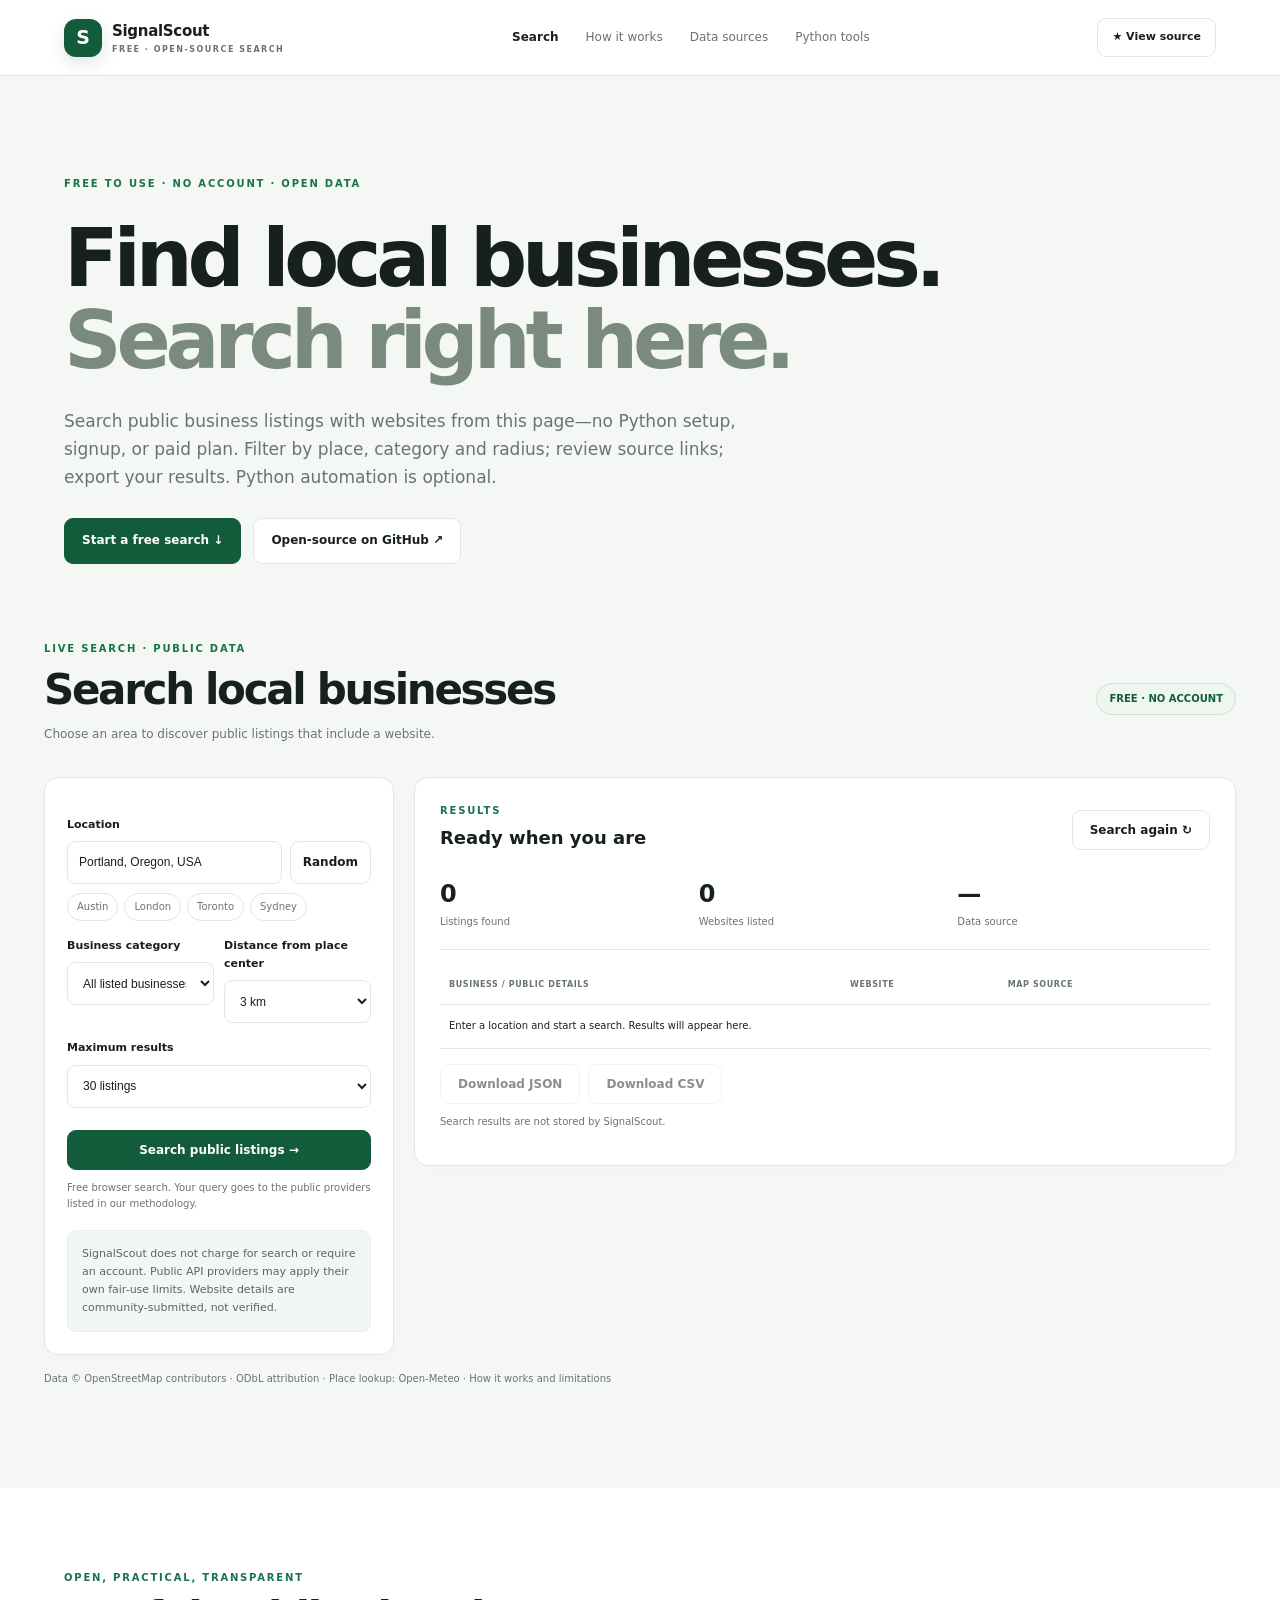
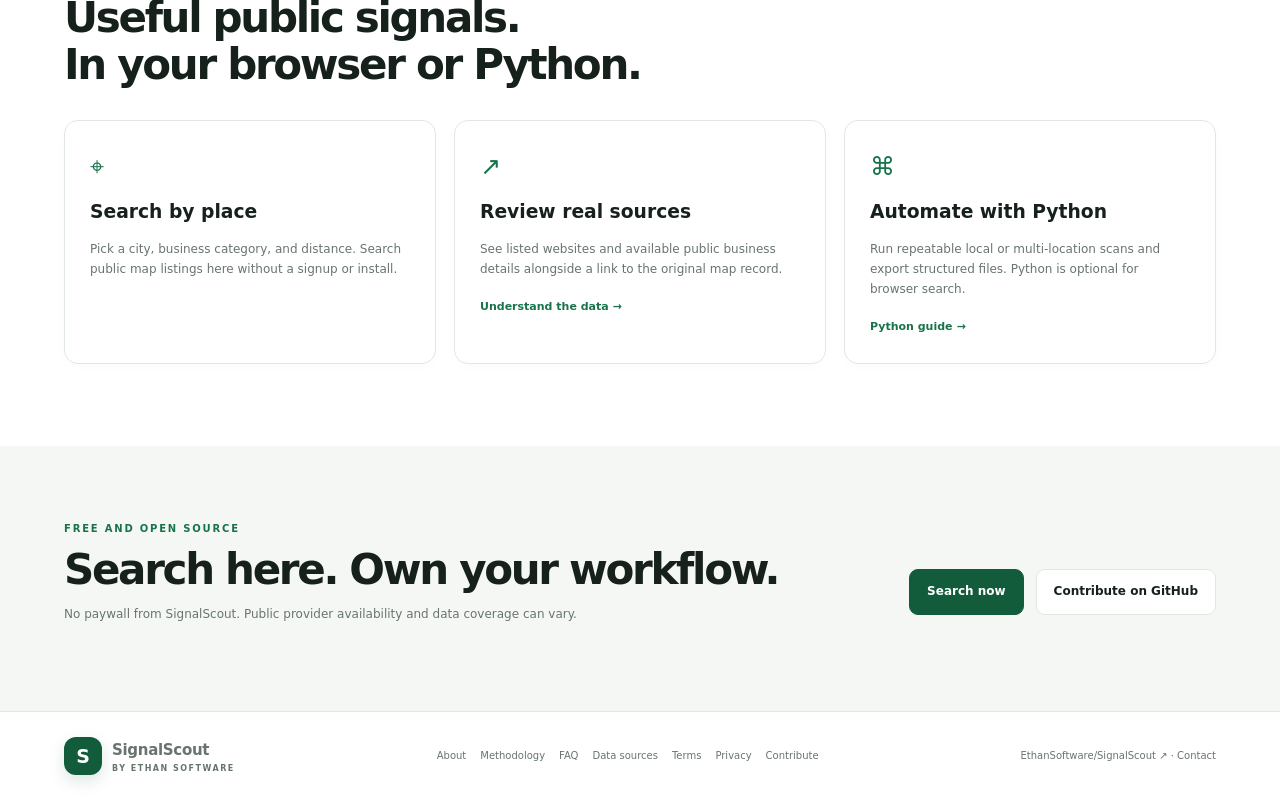
==== commit c5145ede: "Make homepage the free live business search and add optional multi-location Python automation" ====
--- a/index.html
+++ b/index.html
@@ -1,6 +1,33 @@
 <!DOCTYPE html>
-<html lang="en"><head><meta charset="UTF-8"><meta name="viewport" content="width=device-width, initial-scale=1"><meta name="description" content="SignalScout is an open-source local business discovery tool. Run live public-data searches in your browser or with Python; explore verified website listings, maps and business details."><meta name="theme-color" content="#101611"><meta name="robots" content="index,follow,max-image-preview:large"><link rel="canonical" href="https://signalscout.wasner.app/"><meta property="og:type" content="website"><meta property="og:site_name" content="SignalScout"><meta property="og:title" content="SignalScout — Open-source local business discovery"><meta property="og:description" content="Find publicly listed local businesses with websites. Search in your browser, inspect public details and export your research."><meta property="og:url" content="https://signalscout.wasner.app/"><meta name="twitter:card" content="summary"><title>SignalScout — Open-Source Local Business Discovery</title><link rel="stylesheet" href="style.css"><script type="application/ld+json">{"@context":"https://schema.org","@graph":[{"@type":"WebSite","@id":"https://signalscout.wasner.app/#website","url":"https://signalscout.wasner.app/","name":"SignalScout","description":"Open-source browser and Python tool for researching public local business listings and website information.","publisher":{"@id":"https://signalscout.wasner.app/#organization"}},{"@type":"Organization","@id":"https://signalscout.wasner.app/#organization","name":"Ethan Software","url":"https://signalscout.wasner.app/","email":"ethansoftware@outlook.com","sameAs":["https://github.com/EthanSoftware/SignalScout"]},{"@type":"SoftwareApplication","@id":"https://signalscout.wasner.app/#software","name":"SignalScout","applicationCategory":"BusinessApplication","operatingSystem":"Any modern web browser; Python 3.10+ for CLI","url":"https://signalscout.wasner.app/scanner.html","codeRepository":"https://github.com/EthanSoftware/SignalScout","license":"https://github.com/EthanSoftware/SignalScout/blob/main/LICENCE","isAccessibleForFree":true,"description":"Open-source business discovery using browser-side public geocoding and OpenStreetMap data, with an optional Python CLI.","author":{"@id":"https://signalscout.wasner.app/#organization"}}]}</script></head>
-<body><header class="navbar"><a class="logo" href="index.html"><span class="logo-icon">S</span><span>SignalScout<small>OPEN-SOURCE RESEARCH</small></span></a><nav aria-label="Main navigation"><a href="index.html" aria-current="page">Overview</a><a href="scanner.html">Live scanner</a><a href="methodology.html">Methodology</a><a href="api.html">Data sources</a></nav><a class="nav-button" href="https://github.com/EthanSoftware/SignalScout">★ GitHub</a></header>
-<main><section class="hero"><div class="eyebrow">OPEN SOURCE · RUNS IN YOUR BROWSER · PUBLIC DATA</div><h1>Better local research.<br><span>Grounded in public data.</span></h1><p>Explore local businesses with a website using community-maintained OpenStreetMap data. Search directly in your browser, inspect public listing details, open map references, and export your research. Or run the Python CLI.</p><div class="hero-buttons"><a class="button black" href="scanner.html">Start a live search →</a><a class="button white" href="https://github.com/EthanSoftware/SignalScout">View source on GitHub ↗</a></div><div class="hero-visual"><div class="dashboard-preview"><div class="preview-header"><span>LIVE PUBLIC-DATA WORKSPACE</span><span class="online">● BROWSER SEARCH</span></div><div class="preview-grid"><div><small>LOCATION SEARCH</small><strong>Worldwide</strong></div><div><small>BUSINESS DETAILS</small><strong>Public</strong></div><div><small>EXPORTS</small><strong>JSON + CSV</strong></div></div><div class="preview-footer">Live queries go from your browser to public provider APIs. Results depend on OpenStreetMap coverage and provider availability.</div></div></div></section>
-<section class="section"><div class="section-label">A PRACTICAL OPEN TOOL</div><h2>Discover. Inspect.<br>Make your own call.</h2><div class="cards"><article class="card"><div class="card-icon">⌖</div><h3>Search right in your browser</h3><p>Geocode a place, choose a business type and query nearby public map listings—without installing Python.</p><a href="scanner.html">Try live search →</a></article><article class="card"><div class="card-icon">↗</div><h3>Focus on listed websites</h3><p>Prioritize businesses whose public map listing includes a website, then review the evidence and source yourself.</p><a href="methodology.html">Read our methodology →</a></article><article class="card"><div class="card-icon">⌘</div><h3>Open code, portable exports</h3><p>Run locally with Python, inspect the source, and export searches to JSON or CSV.</p><a href="https://github.com/EthanSoftware/SignalScout">Explore GitHub ↗</a></article></div></section><section class="cta"><div><div class="section-label">TRANSPARENT BY DESIGN</div><h2>Public sources.<br>No black-box lead scores.</h2><p class="muted">Learn where data comes from, what a result means and how to contribute.</p></div><div class="hero-buttons"><a class="button black" href="methodology.html">How it works</a><a class="button white" href="contribute.html">Contribute</a></div></section></main>
-<footer><a class="logo" href="index.html"><span class="logo-icon">S</span><span>SignalScout<small>BY ETHAN SOFTWARE</small></span></a><div class="footer-links"><a href="about.html">About</a><a href="methodology.html">Methodology</a><a href="faq.html">FAQ</a><a href="api.html">Data sources</a><a href="terms.html">Terms</a><a href="privacy.html">Privacy</a><a href="contribute.html">Contribute</a></div><span><a href="https://github.com/EthanSoftware/SignalScout">EthanSoftware/SignalScout ↗</a> · <a href="mailto:ethansoftware@outlook.com">Contact</a></span></footer></body></html>+<html lang="en">
+<head>
+  <meta charset="UTF-8">
+  <meta name="viewport" content="width=device-width, initial-scale=1">
+  <meta name="description" content="Free, open-source local business search. Find public business listings with websites directly in your browser, filter by category and distance, and export your research.">
+  <meta name="theme-color" content="#101611">
+  <meta name="robots" content="index,follow,max-image-preview:large">
+  <link rel="canonical" href="https://signalscout.wasner.app/">
+  <meta property="og:type" content="website"><meta property="og:site_name" content="SignalScout">
+  <meta property="og:title" content="SignalScout — Free Open-Source Local Business Search">
+  <meta property="og:description" content="Search public local business listings right on the homepage. Free browser search, open data, and optional Python automation.">
+  <meta property="og:url" content="https://signalscout.wasner.app/">
+  <meta name="twitter:card" content="summary">
+  <title>SignalScout — Free Local Business Search in Your Browser</title>
+  <link rel="stylesheet" href="style.css">
+  <script type="application/ld+json">{"@context":"https://schema.org","@graph":[{"@type":"WebSite","@id":"https://signalscout.wasner.app/#website","url":"https://signalscout.wasner.app/","name":"SignalScout","description":"Free open-source local business search in your browser, powered by public data.","publisher":{"@id":"https://signalscout.wasner.app/#organization"}},{"@type":"Organization","@id":"https://signalscout.wasner.app/#organization","name":"Ethan Software","url":"https://signalscout.wasner.app/","email":"ethansoftware@outlook.com","sameAs":["https://github.com/EthanSoftware/SignalScout"]},{"@type":"WebApplication","@id":"https://signalscout.wasner.app/#app","name":"SignalScout Free Business Search","url":"https://signalscout.wasner.app/","applicationCategory":"BusinessApplication","operatingSystem":"Modern web browser","isAccessibleForFree":true,"browserRequirements":"JavaScript and internet connection","codeRepository":"https://github.com/EthanSoftware/SignalScout","description":"Search community-mapped local businesses with website listings by location, category, and radius. Search requests go directly from the browser to public data providers.","author":{"@id":"https://signalscout.wasner.app/#organization"}}]}</script>
+</head>
+<body>
+<header class="navbar"><a class="logo" href="index.html"><span class="logo-icon">S</span><span>SignalScout<small>FREE · OPEN-SOURCE SEARCH</small></span></a><nav aria-label="Main navigation"><a href="#live-search" aria-current="page">Search</a><a href="methodology.html">How it works</a><a href="api.html">Data sources</a><a href="guide.html">Python tools</a></nav><a class="nav-button" href="https://github.com/EthanSoftware/SignalScout">★ View source</a></header>
+<main>
+  <section class="hero hero-compact"><div class="eyebrow">FREE TO USE · NO ACCOUNT · OPEN DATA</div><h1>Find local businesses.<br><span>Search right here.</span></h1><p>Search public business listings with websites from this page—no Python setup, signup, or paid plan. Filter by place, category and radius; review source links; export your results. Python automation is optional.</p><div class="hero-buttons"><a class="button black" href="#live-search">Start a free search ↓</a><a class="button white" href="https://github.com/EthanSoftware/SignalScout">Open-source on GitHub ↗</a></div></section>
+  <section class="search-section" id="live-search"><div class="search-heading"><div><div class="section-label">LIVE SEARCH · PUBLIC DATA</div><h2>Search local businesses</h2><p class="muted">Choose an area to discover public listings that include a website.</p></div><span class="free-pill">FREE · NO ACCOUNT</span></div>
+    <div class="search-layout"><section class="panel search-controls" aria-label="Business search filters"><label for="area">Location</label><div class="input-action"><input id="area" value="Portland, Oregon, USA" maxlength="160" autocomplete="address-level2" placeholder="City, region or place"><button class="button white" id="random-location" type="button">Random</button></div><div class="sample-links" aria-label="Popular location examples"><button type="button" data-location="Austin, Texas, USA">Austin</button><button type="button" data-location="London, United Kingdom">London</button><button type="button" data-location="Toronto, Canada">Toronto</button><button type="button" data-location="Sydney, Australia">Sydney</button></div>
+      <div class="filter-grid"><div><label for="category">Business category</label><select id="category"><option value="all">All listed businesses</option><option value="restaurant">Restaurants & cafés</option><option value="retail">Shops & retail</option><option value="beauty">Beauty & hair</option><option value="professional">Professional offices</option><option value="fitness">Fitness & sports</option><option value="automotive">Automotive</option><option value="accommodation">Accommodation</option><option value="health">Health services</option></select></div><div><label for="radius">Distance from place center</label><select id="radius"><option value="1500">1.5 km</option><option value="3000" selected>3 km</option><option value="5000">5 km</option><option value="10000">10 km</option></select></div></div>
+      <label for="limit">Maximum results</label><select id="limit"><option value="15">15 listings</option><option value="30" selected>30 listings</option><option value="50">50 listings</option><option value="100">100 listings</option></select><button class="button black full" id="run-search" type="button">Search public listings →</button><p id="command-status" class="small muted" aria-live="polite">Free browser search. Your query goes to the public providers listed in our methodology.</p><div class="notice">SignalScout does not charge for search or require an account. Public API providers may apply their own fair-use limits. Website details are community-submitted, not verified.</div></section>
+      <section class="panel result-panel" aria-label="Search results"><div class="results-header"><div><div class="section-label">RESULTS</div><h2 id="results-title">Ready when you are</h2></div><button class="button white" id="refresh" type="button">Search again ↻</button></div><div class="metrics"><div><strong id="total">0</strong><small>Listings found</small></div><div><strong id="websites">0</strong><small>Websites listed</small></div><div><strong id="review">—</strong><small>Data source</small></div></div><div class="progress-wrap" id="progress-wrap" hidden><div class="progress-bar"><span id="progress-bar"></span></div><p id="progress-label" class="small muted" aria-live="polite">Searching public data…</p></div><div class="table-container"><table><thead><tr><th>BUSINESS / PUBLIC DETAILS</th><th>WEBSITE</th><th>MAP SOURCE</th></tr></thead><tbody id="results"><tr><td colspan="3">Enter a location and start a search. Results will appear here.</td></tr></tbody></table></div><div class="export-actions"><button class="button white" id="export" type="button" disabled>Download JSON</button><button class="button white" id="export-csv" type="button" disabled>Download CSV</button></div><p id="last-updated" class="small muted" aria-live="polite">Search results are not stored by SignalScout.</p></section></div><p class="attribution">Data © OpenStreetMap contributors · <a href="https://www.openstreetmap.org/copyright">ODbL attribution</a> · Place lookup: <a href="https://open-meteo.com/en/docs/geocoding-api">Open-Meteo</a> · <a href="methodology.html">How it works and limitations</a></p>
+  </section>
+  <section class="section"><div class="section-label">OPEN, PRACTICAL, TRANSPARENT</div><h2>Useful public signals.<br>In your browser or Python.</h2><div class="cards"><article class="card"><div class="card-icon">⌖</div><h3>Search by place</h3><p>Pick a city, business category, and distance. Search public map listings here without a signup or install.</p></article><article class="card"><div class="card-icon">↗</div><h3>Review real sources</h3><p>See listed websites and available public business details alongside a link to the original map record.</p><a href="methodology.html">Understand the data →</a></article><article class="card"><div class="card-icon">⌘</div><h3>Automate with Python</h3><p>Run repeatable local or multi-location scans and export structured files. Python is optional for browser search.</p><a href="guide.html">Python guide →</a></article></div></section>
+  <section class="cta"><div><div class="section-label">FREE AND OPEN SOURCE</div><h2>Search here. Own your workflow.</h2><p class="muted">No paywall from SignalScout. Public provider availability and data coverage can vary.</p></div><div class="hero-buttons"><a class="button black" href="#live-search">Search now</a><a class="button white" href="contribute.html">Contribute on GitHub</a></div></section>
+</main>
+<footer><a class="logo" href="index.html"><span class="logo-icon">S</span><span>SignalScout<small>BY ETHAN SOFTWARE</small></span></a><div class="footer-links"><a href="about.html">About</a><a href="methodology.html">Methodology</a><a href="faq.html">FAQ</a><a href="api.html">Data sources</a><a href="terms.html">Terms</a><a href="privacy.html">Privacy</a><a href="contribute.html">Contribute</a></div><span><a href="https://github.com/EthanSoftware/SignalScout">EthanSoftware/SignalScout ↗</a> · <a href="mailto:ethansoftware@outlook.com">Contact</a></span></footer>
+<script src="app.js" defer></script></body></html>
--- a/style.css
+++ b/style.css
@@ -1,3 +1,3 @@
 /* SignalScout — premium, accessible responsive interface */
-:root{--background:#f5f7f5;--white:#fff;--ink:#17211b;--gray:#68756d;--border:#e1e8e2;--green:#18734a;--green-dark:#125b3b;--mint:#e7f2eb;--blue:#2459e0;--shadow:0 24px 70px #16332112}*{box-sizing:border-box}html{scroll-behavior:smooth}body{margin:0;background:var(--background);color:var(--ink);font-family:Inter,ui-sans-serif,system-ui,-apple-system,BlinkMacSystemFont,"Segoe UI",sans-serif;line-height:1.65}a{color:inherit;text-decoration:none}a:hover{color:var(--green)}a:focus-visible,button:focus-visible,input:focus-visible,select:focus-visible,summary:focus-visible{outline:3px solid #8eabff;outline-offset:3px}.navbar{min-height:76px;padding:12px max(5%,calc((100% - 1200px)/2));background:#fffffff2;backdrop-filter:blur(16px);border-bottom:1px solid var(--border);display:flex;justify-content:space-between;align-items:center;gap:20px;position:sticky;top:0;z-index:10}.logo{display:flex;align-items:center;gap:10px;font-weight:800;font-size:15px;white-space:nowrap;letter-spacing:-.3px}.logo small{display:block;color:var(--gray);font-size:8px;letter-spacing:1.5px}.logo-icon{background:var(--green-dark);color:#fff;height:38px;width:38px;border-radius:12px;display:grid;place-items:center;font-size:19px;box-shadow:0 6px 16px #125b3b25}nav{display:flex;gap:clamp(12px,2.4vw,27px);font-size:12px;color:var(--gray)}nav a[aria-current=page]{color:var(--ink);font-weight:750}.nav-button{border:1px solid var(--border);padding:9px 14px;border-radius:9px;font-size:11px;font-weight:750;white-space:nowrap;background:#fff}.hero{max-width:1200px;margin:auto;padding:100px 24px 82px}.eyebrow,.section-label{font-size:10px;font-weight:800;letter-spacing:1.8px;color:var(--green);text-transform:uppercase}.hero h1{font-size:clamp(46px,7vw,80px);letter-spacing:-.065em;line-height:1.03;margin:25px 0}.hero h1 span,h1 span{color:#7a8a7e}.hero>p,.lead{color:var(--gray);max-width:710px;font-size:17px}.lead{line-height:1.8}.hero-buttons{display:flex;gap:12px;margin-top:27px;flex-wrap:wrap;align-items:center}.button{display:inline-flex;align-items:center;justify-content:center;gap:8px;padding:12px 17px;border-radius:9px;font-size:12px;font-weight:750;cursor:pointer;border:1px solid var(--border);font-family:inherit;transition:transform .18s ease,box-shadow .18s ease,background .18s ease}.button:hover{transform:translateY(-1px);box-shadow:0 8px 20px #13291a12}.button:disabled{opacity:.5;cursor:not-allowed;transform:none}.black{background:var(--green-dark);color:#fff;border-color:var(--green-dark)}.black:hover{background:#0d4f32;color:#fff}.white{background:#fff;color:var(--ink)}.hero-visual{margin-top:58px;background:linear-gradient(135deg,#e7efe8,#f2f5ef);padding:clamp(20px,5vw,45px);border:1px solid #dfe9df;border-radius:24px}.dashboard-preview{max-width:820px;margin:auto;padding:30px;border:1px solid #e8eee8;background:#fff;border-radius:18px;box-shadow:var(--shadow)}.preview-header{display:flex;justify-content:space-between;gap:10px;font-size:9px;font-weight:800;letter-spacing:1px}.online{color:var(--green)}.preview-grid{display:grid;grid-template-columns:repeat(3,1fr);gap:15px;margin-top:28px}.preview-grid div{padding:18px;background:#f6f8f6;border:1px solid #edf1ed;border-radius:12px}.preview-grid small{display:block;color:var(--gray);font-size:9px;letter-spacing:.7px}.preview-grid strong{font-size:clamp(18px,3vw,27px);letter-spacing:-.7px}.preview-footer{margin-top:18px;font-size:10px;color:var(--gray)}.section{background:#fff;padding:82px max(5%,calc((100% - 1200px)/2))}.section>h2,.cta h2{font-size:clamp(32px,5vw,45px);letter-spacing:-.055em;line-height:1.12}.cards{display:grid;grid-template-columns:repeat(3,1fr);gap:18px;max-width:1200px;margin:32px auto 0}.card,.panel{background:#fff;border:1px solid var(--border);border-radius:14px;padding:25px;box-shadow:0 3px 14px #182b1a04}.card{transition:transform .2s ease,box-shadow .2s ease}.card:hover{transform:translateY(-3px);box-shadow:var(--shadow)}.card-icon{font-size:25px;color:var(--green)}.card h3{margin:10px 0 5px}.card p,.muted{color:var(--gray);font-size:12px}.card>a,.docs-grid a,.api-grid a,.panel a:not(.button){font-size:11px;color:var(--green);font-weight:750}.cta{max-width:1200px;margin:auto;padding:75px 24px;display:flex;justify-content:space-between;align-items:center;gap:25px}.cta h2{margin-bottom:8px}.cta .hero-buttons{flex-shrink:0}footer{padding:25px max(5%,calc((100% - 1200px)/2));background:#fff;border-top:1px solid var(--border);display:flex;align-items:center;justify-content:space-between;gap:15px;flex-wrap:wrap;color:var(--gray);font-size:10px}.footer-links{display:flex;gap:14px;flex-wrap:wrap}.workspace{max-width:1240px;margin:auto;padding:58px 24px 82px;min-height:78vh}.workspace h1{font-size:clamp(42px,6vw,58px);letter-spacing:-.06em;line-height:1.08;margin:12px 0}.workspace h2{line-height:1.25}.scanner-layout{display:grid;grid-template-columns:minmax(280px,350px) minmax(0,1fr);gap:20px;margin-top:30px;align-items:start}.panel h2{font-size:18px;margin-top:0}.panel label{display:block;font-size:11px;font-weight:750;margin:16px 0 7px}.input-action{display:flex;gap:8px}.input-action input{min-width:0}.input-action button{flex-shrink:0;padding:8px 12px}input,select{width:100%;height:43px;padding:0 11px;border:1px solid var(--border);border-radius:8px;background:#fff;font-size:12px;color:var(--ink)}.full{width:100%;margin-top:22px}.small{font-size:10px}.notice{padding:14px;background:#f3f7f3;border:1px solid #e8eee8;font-size:11px;color:#58665c;margin-top:17px;border-radius:9px}.sample-links{display:flex;flex-wrap:wrap;gap:6px;margin-top:9px}.sample-links button{border:1px solid var(--border);background:#fff;border-radius:30px;padding:5px 9px;color:var(--gray);font:inherit;font-size:10px;cursor:pointer}.sample-links button:hover{border-color:var(--green);color:var(--green)}.results-header{display:flex;justify-content:space-between;align-items:center;gap:12px}.results-header h2{margin:4px 0}.metrics{display:grid;grid-template-columns:repeat(3,1fr);padding:18px 0;border-bottom:1px solid var(--border);gap:6px}.metrics strong,.metrics small{display:block}.metrics strong{font-size:24px;letter-spacing:-1px}.metrics small{font-size:10px;color:var(--gray)}.table-container{overflow:auto;margin:15px 0;max-height:620px}table{width:100%;min-width:560px;border-collapse:collapse;text-align:left}td,th{border-bottom:1px solid var(--border);padding:13px 9px;font-size:10px;vertical-align:top}th{position:sticky;top:0;background:#fff;color:var(--gray);font-size:8px;letter-spacing:.6px;z-index:1}.business-details{max-width:340px;margin-top:4px;color:var(--gray);font-size:10px;line-height:1.6}.export-actions{display:flex;gap:8px;flex-wrap:wrap}.docs-grid,.api-grid{display:grid;grid-template-columns:repeat(2,minmax(0,1fr));gap:17px;margin-top:28px}.docs-grid h2,.api-grid h2{font-size:20px;margin:10px 0 5px}.docs-grid p,.api-grid p,.responsible li{color:var(--gray);font-size:12px;line-height:1.8}.responsible{margin-top:20px}.badge{display:inline-block;padding:4px 8px;border-radius:20px;background:#f1f3f6;color:#535b69;font-size:9px;font-weight:800;letter-spacing:.5px}.badge.active{background:#e8f6ef;color:#116c47}pre{overflow-x:auto;padding:16px;background:#f4f6fa;border:1px solid var(--border);border-radius:9px;font-size:12px;line-height:1.7}code{font-family:ui-monospace,SFMono-Regular,Consolas,monospace}.legal{max-width:900px}.legal h2{margin-top:32px;font-size:20px}.legal p{font-size:14px;color:#4b505b}.legal .muted{font-size:12px}.steps{counter-reset:step;list-style:none;padding:0;max-width:850px}.steps li{counter-increment:step;position:relative;padding:16px 18px 16px 58px;border-bottom:1px solid var(--border);color:var(--gray)}.steps li:before{content:counter(step,decimal-leading-zero);position:absolute;left:8px;top:15px;color:var(--green);font-weight:800;font-size:12px}.steps strong{color:var(--ink)}.faq-list{max-width:900px;margin-top:28px}.faq-list details{background:#fff;border:1px solid var(--border);border-radius:12px;padding:17px 20px;margin-bottom:10px}.faq-list summary{font-weight:750;cursor:pointer}.faq-list p{font-size:13px;color:var(--gray);margin-bottom:0}.progress-wrap{padding:15px 0 5px}.progress-bar{height:5px;border-radius:20px;background:#e8eee9;overflow:hidden}.progress-bar span{display:block;height:100%;background:var(--green);width:0;transition:width .25s ease;animation:indeterminate 1.4s infinite ease-in-out}@keyframes indeterminate{0%{transform:translateX(-80%);width:45%}100%{transform:translateX(220%);width:45%}}[hidden]{display:none!important}
-@media(max-width:850px){.navbar{flex-wrap:wrap;gap:12px}.navbar nav{order:3;width:100%;justify-content:space-between;font-size:11px}.cards{grid-template-columns:1fr 1fr}.scanner-layout{grid-template-columns:1fr}.result-panel{min-width:0}}@media(max-width:600px){.hero{padding:65px 20px}.hero h1{letter-spacing:-.045em}.cards,.docs-grid,.api-grid{grid-template-columns:1fr}.hero-visual{padding:14px;border-radius:17px}.dashboard-preview{padding:18px}.cta{flex-direction:column;align-items:flex-start}.workspace{padding:40px 16px 60px}.navbar{padding:12px 16px}.navbar nav{gap:7px;font-size:10px}.nav-button{padding:8px 10px}.metrics strong{font-size:20px}.results-header{align-items:flex-start;flex-direction:column}.section{padding:60px 20px}footer{padding:22px 18px;align-items:flex-start;flex-direction:column}.footer-links{gap:10px}.input-action .button{font-size:10px}.preview-grid{gap:7px}.preview-grid div{padding:11px}}@media(prefers-reduced-motion:reduce){html{scroll-behavior:auto}*,*::before,*::after{animation-duration:.01ms!important;transition-duration:.01ms!important}}
+:root{--background:#f5f7f5;--white:#fff;--ink:#17211b;--gray:#68756d;--border:#e1e8e2;--green:#18734a;--green-dark:#125b3b;--mint:#e7f2eb;--blue:#2459e0;--shadow:0 24px 70px #16332112}*{box-sizing:border-box}html{scroll-behavior:smooth}body{margin:0;background:var(--background);color:var(--ink);font-family:Inter,ui-sans-serif,system-ui,-apple-system,BlinkMacSystemFont,"Segoe UI",sans-serif;line-height:1.65}a{color:inherit;text-decoration:none}a:hover{color:var(--green)}a:focus-visible,button:focus-visible,input:focus-visible,select:focus-visible,summary:focus-visible{outline:3px solid #8eabff;outline-offset:3px}.navbar{min-height:76px;padding:12px max(5%,calc((100% - 1200px)/2));background:#fffffff2;backdrop-filter:blur(16px);border-bottom:1px solid var(--border);display:flex;justify-content:space-between;align-items:center;gap:20px;position:sticky;top:0;z-index:10}.logo{display:flex;align-items:center;gap:10px;font-weight:800;font-size:15px;white-space:nowrap;letter-spacing:-.3px}.logo small{display:block;color:var(--gray);font-size:8px;letter-spacing:1.5px}.logo-icon{background:var(--green-dark);color:#fff;height:38px;width:38px;border-radius:12px;display:grid;place-items:center;font-size:19px;box-shadow:0 6px 16px #125b3b25}nav{display:flex;gap:clamp(12px,2.4vw,27px);font-size:12px;color:var(--gray)}nav a[aria-current=page]{color:var(--ink);font-weight:750}.nav-button{border:1px solid var(--border);padding:9px 14px;border-radius:9px;font-size:11px;font-weight:750;white-space:nowrap;background:#fff}.hero{max-width:1200px;margin:auto;padding:100px 24px 60px}.hero-compact{padding-bottom:45px}.eyebrow,.section-label{font-size:10px;font-weight:800;letter-spacing:1.8px;color:var(--green);text-transform:uppercase}.hero h1{font-size:clamp(46px,7vw,80px);letter-spacing:-.065em;line-height:1.03;margin:25px 0}.hero h1 span,h1 span{color:#7a8a7e}.hero>p,.lead{color:var(--gray);max-width:710px;font-size:17px}.lead{line-height:1.8}.hero-buttons{display:flex;gap:12px;margin-top:27px;flex-wrap:wrap;align-items:center}.button{display:inline-flex;align-items:center;justify-content:center;gap:8px;padding:12px 17px;border-radius:9px;font-size:12px;font-weight:750;cursor:pointer;border:1px solid var(--border);font-family:inherit;transition:transform .18s ease,box-shadow .18s ease,background .18s ease}.button:hover{transform:translateY(-1px);box-shadow:0 8px 20px #13291a12}.button:disabled{opacity:.5;cursor:not-allowed;transform:none}.black{background:var(--green-dark);color:#fff;border-color:var(--green-dark)}.black:hover{background:#0d4f32;color:#fff}.white{background:#fff;color:var(--ink)}.section{background:#fff;padding:82px max(5%,calc((100% - 1200px)/2))}.section>h2,.cta h2,.search-heading h2{font-size:clamp(30px,4vw,42px);letter-spacing:-.055em;line-height:1.12;margin:8px 0}.cards{display:grid;grid-template-columns:repeat(3,1fr);gap:18px;max-width:1200px;margin:32px auto 0}.card,.panel{background:#fff;border:1px solid var(--border);border-radius:14px;padding:25px;box-shadow:0 3px 14px #182b1a04}.card{transition:transform .2s ease,box-shadow .2s ease}.card:hover{transform:translateY(-3px);box-shadow:var(--shadow)}.card-icon{font-size:25px;color:var(--green)}.card h3{margin:10px 0 5px}.card p,.muted{color:var(--gray);font-size:12px}.card>a,.docs-grid a,.api-grid a,.panel a:not(.button){font-size:11px;color:var(--green);font-weight:750}.cta{max-width:1200px;margin:auto;padding:75px 24px;display:flex;justify-content:space-between;align-items:center;gap:25px}.cta h2{margin-bottom:8px}.cta .hero-buttons{flex-shrink:0}footer{padding:25px max(5%,calc((100% - 1200px)/2));background:#fff;border-top:1px solid var(--border);display:flex;align-items:center;justify-content:space-between;gap:15px;flex-wrap:wrap;color:var(--gray);font-size:10px}.footer-links{display:flex;gap:14px;flex-wrap:wrap}.workspace{max-width:1240px;margin:auto;padding:58px 24px 82px;min-height:78vh}.workspace h1{font-size:clamp(42px,6vw,58px);letter-spacing:-.06em;line-height:1.08;margin:12px 0}.workspace h2{line-height:1.25}.search-section{max-width:1240px;margin:0 auto 65px;padding:32px 24px 25px;scroll-margin-top:90px}.search-heading{display:flex;justify-content:space-between;align-items:center;gap:18px;margin-bottom:20px}.free-pill{padding:7px 12px;border:1px solid #cfe2d4;background:#edf6ef;color:var(--green-dark);border-radius:30px;font-size:10px;font-weight:800;white-space:nowrap}.search-layout{display:grid;grid-template-columns:minmax(270px,350px) minmax(0,1fr);gap:20px;align-items:start}.search-controls{padding:22px}.result-panel{min-width:0}.panel h2{font-size:18px;margin-top:0}.panel label{display:block;font-size:11px;font-weight:750;margin:16px 0 7px}.input-action{display:flex;gap:8px}.input-action input{min-width:0}.input-action button{flex-shrink:0;padding:8px 12px}.filter-grid{display:grid;grid-template-columns:1fr 1fr;gap:10px}input,select{width:100%;height:43px;padding:0 11px;border:1px solid var(--border);border-radius:8px;background:#fff;font-size:12px;color:var(--ink)}.full{width:100%;margin-top:22px}.small{font-size:10px}.notice{padding:14px;background:#f3f7f3;border:1px solid #e8eee8;font-size:11px;color:#58665c;margin-top:17px;border-radius:9px}.sample-links{display:flex;flex-wrap:wrap;gap:6px;margin-top:9px}.sample-links button{border:1px solid var(--border);background:#fff;border-radius:30px;padding:5px 9px;color:var(--gray);font:inherit;font-size:10px;cursor:pointer}.sample-links button:hover{border-color:var(--green);color:var(--green)}.results-header{display:flex;justify-content:space-between;align-items:center;gap:12px}.results-header h2{margin:4px 0}.metrics{display:grid;grid-template-columns:repeat(3,1fr);padding:18px 0;border-bottom:1px solid var(--border);gap:6px}.metrics strong,.metrics small{display:block}.metrics strong{font-size:24px;letter-spacing:-1px}.metrics small{font-size:10px;color:var(--gray)}.table-container{overflow:auto;margin:15px 0;max-height:620px}table{width:100%;min-width:560px;border-collapse:collapse;text-align:left}td,th{border-bottom:1px solid var(--border);padding:13px 9px;font-size:10px;vertical-align:top}th{position:sticky;top:0;background:#fff;color:var(--gray);font-size:8px;letter-spacing:.6px;z-index:1}.business-details{max-width:340px;margin-top:4px;color:var(--gray);font-size:10px;line-height:1.6}.export-actions{display:flex;gap:8px;flex-wrap:wrap}.attribution{font-size:10px;color:var(--gray);margin-top:16px}.docs-grid,.api-grid{display:grid;grid-template-columns:repeat(2,minmax(0,1fr));gap:17px;margin-top:28px}.docs-grid h2,.api-grid h2{font-size:20px;margin:10px 0 5px}.docs-grid p,.api-grid p,.responsible li{color:var(--gray);font-size:12px;line-height:1.8}.responsible{margin-top:20px}.badge{display:inline-block;padding:4px 8px;border-radius:20px;background:#f1f3f6;color:#535b69;font-size:9px;font-weight:800;letter-spacing:.5px}.badge.active{background:#e8f6ef;color:#116c47}pre{overflow-x:auto;padding:16px;background:#f4f6fa;border:1px solid var(--border);border-radius:9px;font-size:12px;line-height:1.7}code{font-family:ui-monospace,SFMono-Regular,Consolas,monospace}.legal{max-width:900px}.legal h2{margin-top:32px;font-size:20px}.legal p{font-size:14px;color:#4b505b}.legal .muted{font-size:12px}.steps{counter-reset:step;list-style:none;padding:0;max-width:850px}.steps li{counter-increment:step;position:relative;padding:16px 18px 16px 58px;border-bottom:1px solid var(--border);color:var(--gray)}.steps li:before{content:counter(step,decimal-leading-zero);position:absolute;left:8px;top:15px;color:var(--green);font-weight:800;font-size:12px}.steps strong{color:var(--ink)}.faq-list{max-width:900px;margin-top:28px}.faq-list details{background:#fff;border:1px solid var(--border);border-radius:12px;padding:17px 20px;margin-bottom:10px}.faq-list summary{font-weight:750;cursor:pointer}.faq-list p{font-size:13px;color:var(--gray);margin-bottom:0}.progress-wrap{padding:15px 0 5px}.progress-bar{height:5px;border-radius:20px;background:#e8eee9;overflow:hidden}.progress-bar span{display:block;height:100%;background:var(--green);width:45%;animation:indeterminate 1.4s infinite ease-in-out}@keyframes indeterminate{0%{transform:translateX(-100%)}100%{transform:translateX(220%)}}[hidden]{display:none!important}
+@media(max-width:850px){.navbar{flex-wrap:wrap;gap:12px}.navbar nav{order:3;width:100%;justify-content:space-between;font-size:11px}.cards{grid-template-columns:1fr 1fr}.search-layout{grid-template-columns:1fr}.result-panel{min-width:0}}@media(max-width:600px){.hero{padding:65px 20px 35px}.hero h1{letter-spacing:-.045em}.cards,.docs-grid,.api-grid{grid-template-columns:1fr}.cta{flex-direction:column;align-items:flex-start}.workspace{padding:40px 16px 60px}.search-section{padding:24px 16px;margin-bottom:40px}.search-heading{align-items:flex-start;flex-direction:column}.navbar{padding:12px 16px}.navbar nav{gap:7px;font-size:10px}.nav-button{padding:8px 10px}.metrics strong{font-size:20px}.results-header{align-items:flex-start;flex-direction:column}footer{padding:22px 18px;align-items:flex-start;flex-direction:column}.footer-links{gap:10px}.input-action .button{font-size:10px}.filter-grid{grid-template-columns:1fr}.search-controls{padding:18px}.section{padding:60px 20px}}@media(prefers-reduced-motion:reduce){html{scroll-behavior:auto}*,*::before,*::after{animation-duration:.01ms!important;transition-duration:.01ms!important}}
